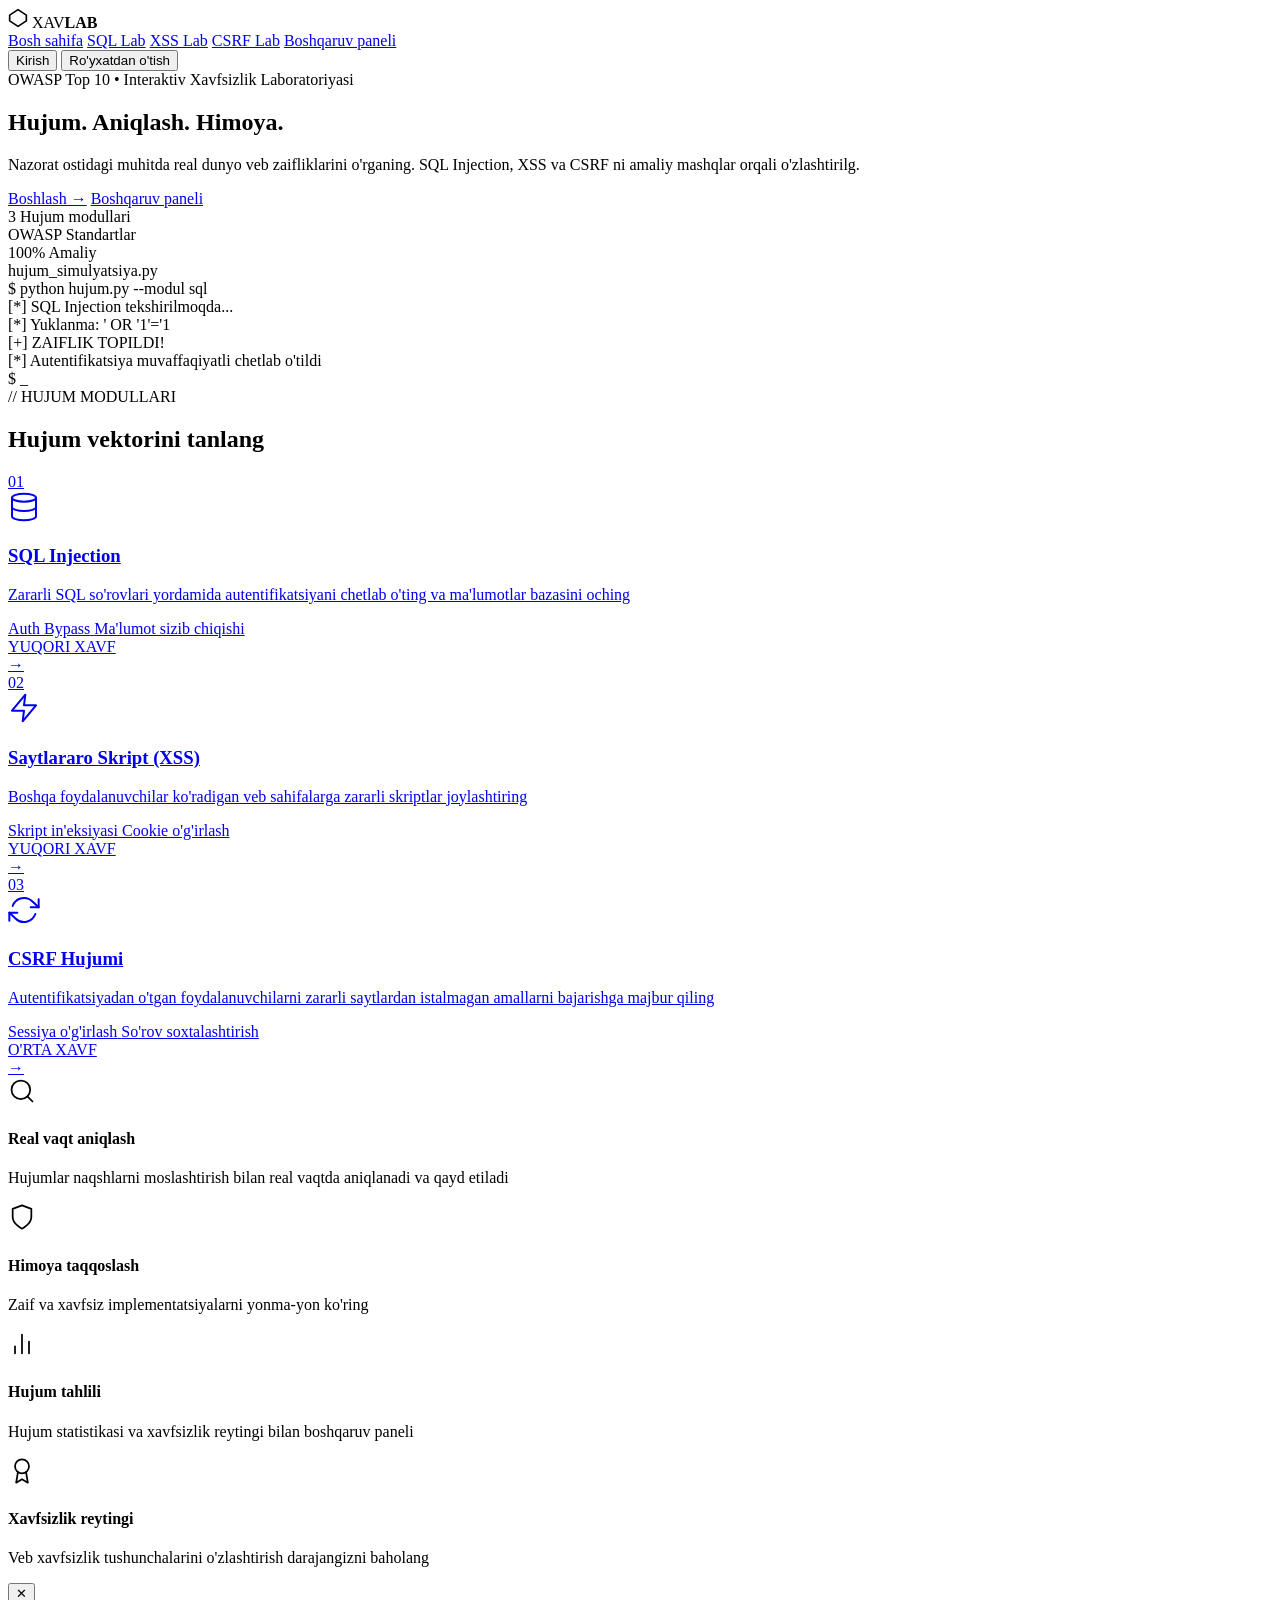
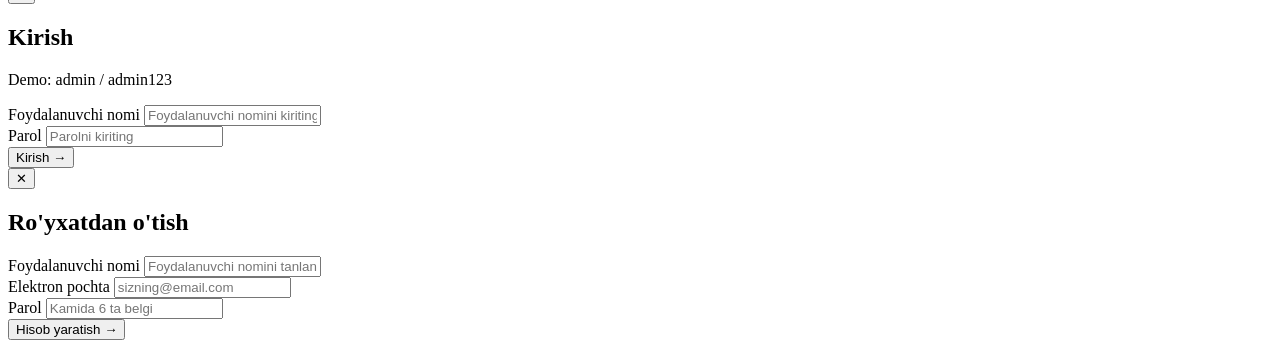
==== security_lab/templates/index.html @ 597c19b7 "first commit" ====
<!DOCTYPE html>
<html lang="uz">
<head>
  <meta charset="UTF-8">
  <meta name="viewport" content="width=device-width, initial-scale=1.0">
  <title>Veb Xavfsizlik Laboratoriyasi</title>
  <link rel="stylesheet" href="/static/css/main.css">
  <link rel="preconnect" href="https://fonts.googleapis.com">
  <link href="https://fonts.googleapis.com/css2?family=Space+Mono:wght@400;700&family=Syne:wght@400;600;800&display=swap" rel="stylesheet">
</head>
<body>
  <div class="scanline"></div>
  <nav class="navbar">
    <div class="nav-brand">
      <span class="brand-icon"><svg xmlns="http://www.w3.org/2000/svg" width="20" height="20" viewBox="0 0 24 24" fill="none" stroke="currentColor" stroke-width="2" stroke-linecap="round" stroke-linejoin="round"><polygon points="12 2 22 8.5 22 15.5 12 22 2 15.5 2 8.5"/></svg></span>
      <span>XAV<strong>LAB</strong></span>
    </div>
    <div class="nav-links">
      <a href="/" class="nav-link active">Bosh sahifa</a>
      <a href="/static/sql_lab.html" class="nav-link">SQL Lab</a>
      <a href="/static/xss_lab.html" class="nav-link">XSS Lab</a>
      <a href="/static/csrf_lab.html" class="nav-link">CSRF Lab</a>
      <a href="/static/dashboard.html" class="nav-link">Boshqaruv paneli</a>
    </div>
    <div class="nav-auth" id="navAuth">
      <button class="btn-ghost" onclick="openModal('loginModal')">Kirish</button>
      <button class="btn-primary" onclick="openModal('registerModal')">Ro'yxatdan o'tish</button>
    </div>
  </nav>

  <main>
    <section class="hero">
      <div class="hero-bg">
        <div class="grid-overlay"></div>
        <div class="glow-orb glow-1"></div>
        <div class="glow-orb glow-2"></div>
      </div>
      <div class="hero-content">
        <div class="hero-badge">
          <span class="badge-dot"></span>
          OWASP Top 10 • Interaktiv Xavfsizlik Laboratoriyasi
        </div>
        <h1 class="hero-title">
          <span class="line1">Hujum.</span>
          <span class="line2">Aniqlash.</span>
          <span class="line3">Himoya.</span>
        </h1>
        <p class="hero-desc">
          Nazorat ostidagi muhitda real dunyo veb zaifliklarini o'rganing.
          SQL Injection, XSS va CSRF ni amaliy mashqlar orqali o'zlashtirilg.
        </p>
        <div class="hero-actions">
          <a href="/static/sql_lab.html" class="btn-cta">Boshlash →</a>
          <a href="/static/dashboard.html" class="btn-outline">Boshqaruv paneli</a>
        </div>
        <div class="hero-stats">
          <div class="stat-item">
            <span class="stat-num">3</span>
            <span class="stat-label">Hujum modullari</span>
          </div>
          <div class="stat-divider"></div>
          <div class="stat-item">
            <span class="stat-num">OWASP</span>
            <span class="stat-label">Standartlar</span>
          </div>
          <div class="stat-divider"></div>
          <div class="stat-item">
            <span class="stat-num">100%</span>
            <span class="stat-label">Amaliy</span>
          </div>
        </div>
      </div>
      <div class="hero-visual">
        <div class="terminal-window">
          <div class="terminal-header">
            <span class="dot red"></span>
            <span class="dot yellow"></span>
            <span class="dot green"></span>
            <span class="terminal-title">hujum_simulyatsiya.py</span>
          </div>
          <div class="terminal-body" id="terminalBody">
            <div class="term-line"><span class="term-prompt">$</span> <span class="term-cmd">python hujum.py --modul sql</span></div>
            <div class="term-line term-output">[*] SQL Injection tekshirilmoqda...</div>
            <div class="term-line term-output">[*] Yuklanma: ' OR '1'='1</div>
            <div class="term-line term-success">[+] ZAIFLIK TOPILDI!</div>
            <div class="term-line term-output">[*] Autentifikatsiya muvaffaqiyatli chetlab o'tildi</div>
            <div class="term-line"><span class="term-prompt">$</span> <span class="term-cmd term-blink">_</span></div>
          </div>
        </div>
      </div>
    </section>

    <section class="modules-section">
      <div class="section-header">
        <span class="section-tag">// HUJUM MODULLARI</span>
        <h2>Hujum vektorini tanlang</h2>
      </div>
      <div class="modules-grid">
        <a href="/static/sql_lab.html" class="module-card card-sql">
          <div class="card-number">01</div>
          <div class="card-icon"><svg xmlns="http://www.w3.org/2000/svg" width="32" height="32" viewBox="0 0 24 24" fill="none" stroke="currentColor" stroke-width="1.5" stroke-linecap="round" stroke-linejoin="round"><ellipse cx="12" cy="5" rx="9" ry="3"/><path d="M3 5v14c0 1.66 4.03 3 9 3s9-1.34 9-3V5"/><path d="M3 12c0 1.66 4.03 3 9 3s9-1.34 9-3"/></svg></div>
          <h3>SQL Injection</h3>
          <p>Zararli SQL so'rovlari yordamida autentifikatsiyani chetlab o'ting va ma'lumotlar bazasini oching</p>
          <div class="card-tags">
            <span class="tag">Auth Bypass</span>
            <span class="tag">Ma'lumot sizib chiqishi</span>
          </div>
          <div class="card-severity high">YUQORI XAVF</div>
          <div class="card-arrow">→</div>
        </a>

        <a href="/static/xss_lab.html" class="module-card card-xss">
          <div class="card-number">02</div>
          <div class="card-icon"><svg xmlns="http://www.w3.org/2000/svg" width="32" height="32" viewBox="0 0 24 24" fill="none" stroke="currentColor" stroke-width="1.5" stroke-linecap="round" stroke-linejoin="round"><polygon points="13 2 3 14 12 14 11 22 21 10 12 10 13 2"/></svg></div>
          <h3>Saytlararo Skript (XSS)</h3>
          <p>Boshqa foydalanuvchilar ko'radigan veb sahifalarga zararli skriptlar joylashtiring</p>
          <div class="card-tags">
            <span class="tag">Skript in'eksiyasi</span>
            <span class="tag">Cookie o'g'irlash</span>
          </div>
          <div class="card-severity high">YUQORI XAVF</div>
          <div class="card-arrow">→</div>
        </a>

        <a href="/static/csrf_lab.html" class="module-card card-csrf">
          <div class="card-number">03</div>
          <div class="card-icon"><svg xmlns="http://www.w3.org/2000/svg" width="32" height="32" viewBox="0 0 24 24" fill="none" stroke="currentColor" stroke-width="1.5" stroke-linecap="round" stroke-linejoin="round"><polyline points="23 4 23 10 17 10"/><polyline points="1 20 1 14 7 14"/><path d="M3.51 9a9 9 0 0 1 14.85-3.36L23 10M1 14l4.64 4.36A9 9 0 0 0 20.49 15"/></svg></div>
          <h3>CSRF Hujumi</h3>
          <p>Autentifikatsiyadan o'tgan foydalanuvchilarni zararli saytlardan istalmagan amallarni bajarishga majbur qiling</p>
          <div class="card-tags">
            <span class="tag">Sessiya o'g'irlash</span>
            <span class="tag">So'rov soxtalashtirish</span>
          </div>
          <div class="card-severity medium">O'RTA XAVF</div>
          <div class="card-arrow">→</div>
        </a>
      </div>
    </section>

    <section class="features-section">
      <div class="features-grid">
        <div class="feature-item">
          <div class="feature-icon"><svg xmlns="http://www.w3.org/2000/svg" width="28" height="28" viewBox="0 0 24 24" fill="none" stroke="currentColor" stroke-width="1.5" stroke-linecap="round" stroke-linejoin="round"><circle cx="11" cy="11" r="8"/><line x1="21" y1="21" x2="16.65" y2="16.65"/></svg></div>
          <h4>Real vaqt aniqlash</h4>
          <p>Hujumlar naqshlarni moslashtirish bilan real vaqtda aniqlanadi va qayd etiladi</p>
        </div>
        <div class="feature-item">
          <div class="feature-icon"><svg xmlns="http://www.w3.org/2000/svg" width="28" height="28" viewBox="0 0 24 24" fill="none" stroke="currentColor" stroke-width="1.5" stroke-linecap="round" stroke-linejoin="round"><path d="M12 22s8-4 8-10V5l-8-3-8 3v7c0 6 8 10 8 10z"/></svg></div>
          <h4>Himoya taqqoslash</h4>
          <p>Zaif va xavfsiz implementatsiyalarni yonma-yon ko'ring</p>
        </div>
        <div class="feature-item">
          <div class="feature-icon"><svg xmlns="http://www.w3.org/2000/svg" width="28" height="28" viewBox="0 0 24 24" fill="none" stroke="currentColor" stroke-width="1.5" stroke-linecap="round" stroke-linejoin="round"><line x1="18" y1="20" x2="18" y2="10"/><line x1="12" y1="20" x2="12" y2="4"/><line x1="6" y1="20" x2="6" y2="14"/></svg></div>
          <h4>Hujum tahlili</h4>
          <p>Hujum statistikasi va xavfsizlik reytingi bilan boshqaruv paneli</p>
        </div>
        <div class="feature-item">
          <div class="feature-icon"><svg xmlns="http://www.w3.org/2000/svg" width="28" height="28" viewBox="0 0 24 24" fill="none" stroke="currentColor" stroke-width="1.5" stroke-linecap="round" stroke-linejoin="round"><circle cx="12" cy="8" r="6"/><path d="M15.477 12.89L17 22l-5-3-5 3 1.523-9.11"/></svg></div>
          <h4>Xavfsizlik reytingi</h4>
          <p>Veb xavfsizlik tushunchalarini o'zlashtirish darajangizni baholang</p>
        </div>
      </div>
    </section>
  </main>

  <!-- Kirish modali -->
  <div class="modal" id="loginModal">
    <div class="modal-overlay" onclick="closeModal('loginModal')"></div>
    <div class="modal-box">
      <button class="modal-close" onclick="closeModal('loginModal')">✕</button>
      <h2>Kirish</h2>
      <p class="modal-sub">Demo: admin / admin123</p>
      <div class="form-group">
        <label>Foydalanuvchi nomi</label>
        <input type="text" id="loginUser" placeholder="Foydalanuvchi nomini kiriting">
      </div>
      <div class="form-group">
        <label>Parol</label>
        <input type="password" id="loginPass" placeholder="Parolni kiriting">
      </div>
      <div id="loginMsg" class="msg-area"></div>
      <button class="btn-primary full" onclick="doLogin()">Kirish →</button>
    </div>
  </div>

  <!-- Ro'yxatdan o'tish modali -->
  <div class="modal" id="registerModal">
    <div class="modal-overlay" onclick="closeModal('registerModal')"></div>
    <div class="modal-box">
      <button class="modal-close" onclick="closeModal('registerModal')">✕</button>
      <h2>Ro'yxatdan o'tish</h2>
      <div class="form-group">
        <label>Foydalanuvchi nomi</label>
        <input type="text" id="regUser" placeholder="Foydalanuvchi nomini tanlang">
      </div>
      <div class="form-group">
        <label>Elektron pochta</label>
        <input type="email" id="regEmail" placeholder="sizning@email.com">
      </div>
      <div class="form-group">
        <label>Parol</label>
        <input type="password" id="regPass" placeholder="Kamida 6 ta belgi">
      </div>
      <div id="regMsg" class="msg-area"></div>
      <button class="btn-primary full" onclick="doRegister()">Hisob yaratish →</button>
    </div>
  </div>

  <script src="/static/js/main.js"></script>
</body>
</html>
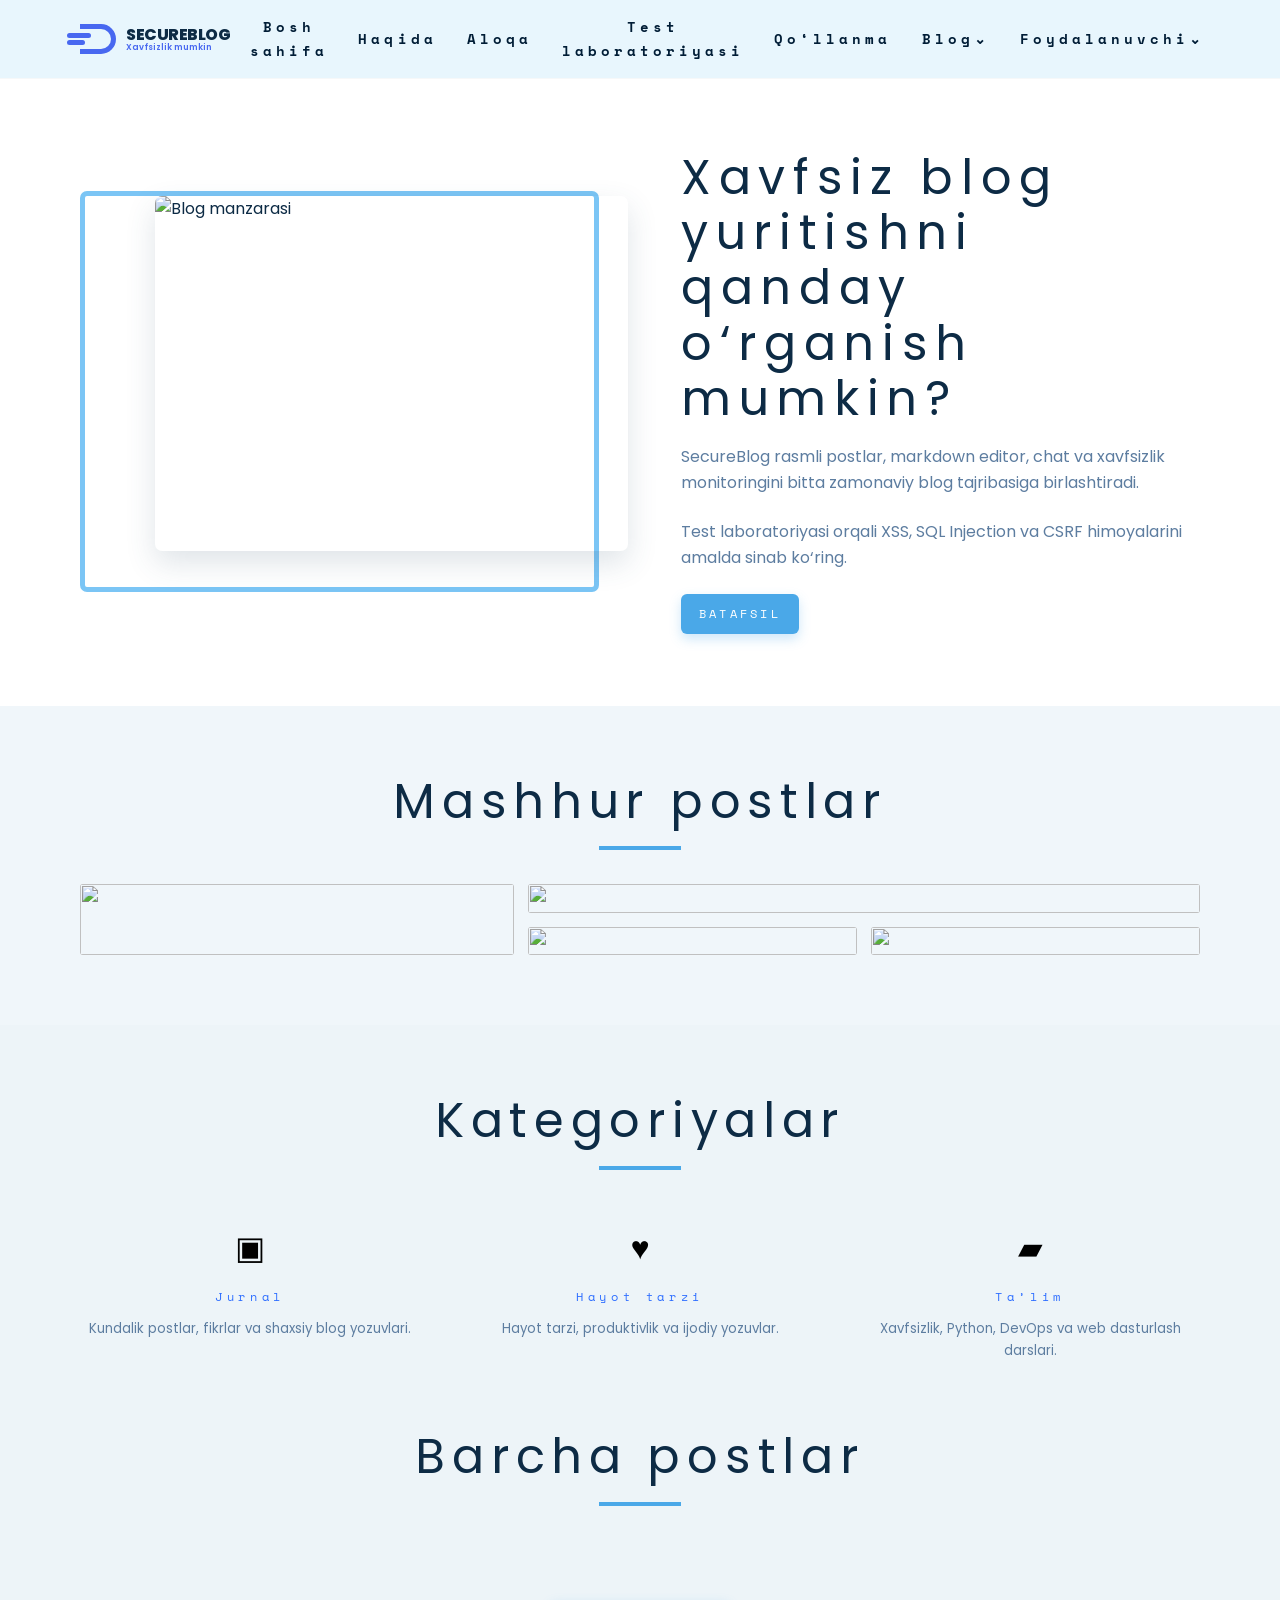
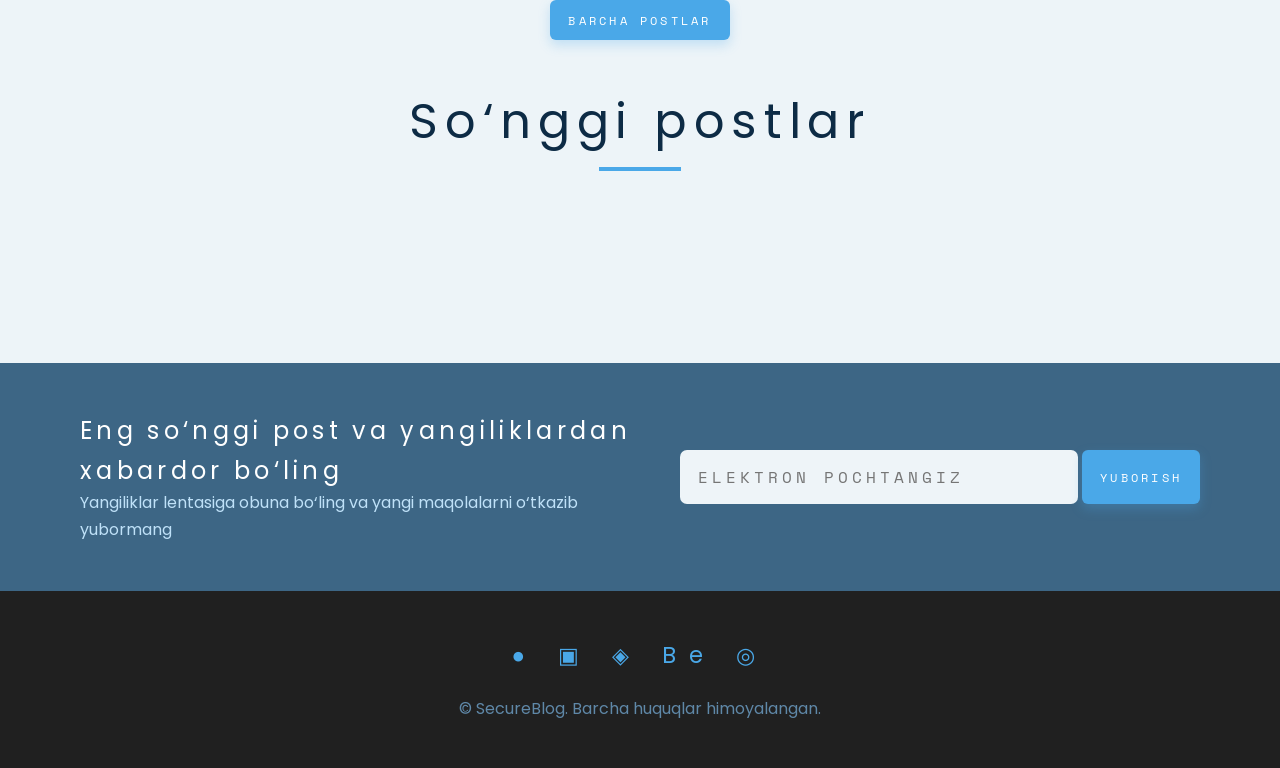
==== commit 79e35042: "firt" ====
--- a/security_lab/templates/index.html
+++ b/security_lab/templates/index.html
@@ -3,209 +3,1218 @@
 <head>
   <meta charset="UTF-8">
   <meta name="viewport" content="width=device-width, initial-scale=1.0">
-  <title>Veb Xavfsizlik Laboratoriyasi</title>
-  <link rel="stylesheet" href="/static/css/main.css">
+  <title>SecureBlog - Zamonaviy blog va xavfsizlik test laboratoriyasi</title>
   <link rel="preconnect" href="https://fonts.googleapis.com">
-  <link href="https://fonts.googleapis.com/css2?family=Space+Mono:wght@400;700&family=Syne:wght@400;600;800&display=swap" rel="stylesheet">
+  <link href="https://fonts.googleapis.com/css2?family=Poppins:wght@300;400;500;600;700&family=Space+Mono:wght@400;700&display=swap" rel="stylesheet">
+  <style>
+    :root {
+      --page: #edf4f8;
+      --paper: #ffffff;
+      --nav: #e8f6fd;
+      --ink: #0d2b45;
+      --muted: #5d7da0;
+      --blue: #4aa8e8;
+      --blue-dark: #3d6685;
+      --line: #dfeaf2;
+      --shadow: 0 12px 30px rgba(54, 87, 112, .16);
+      --radius: 7px;
+      --mono: "Space Mono", monospace;
+      --sans: "Poppins", sans-serif;
+    }
+
+    * { box-sizing: border-box; margin: 0; padding: 0; }
+    html { scroll-behavior: smooth; }
+    body {
+      min-height: 100vh;
+      background: var(--page);
+      color: var(--ink);
+      font-family: var(--sans);
+      line-height: 1.65;
+    }
+    button, input, textarea, select { font: inherit; }
+    button { cursor: pointer; }
+    .hidden { display: none !important; }
+    .wrap { width: min(1120px, calc(100% - 32px)); margin: 0 auto; }
+
+    /* NAV */
+    .topbar {
+      height: 78px;
+      background: var(--nav);
+      display: flex;
+      align-items: center;
+      position: sticky;
+      top: 0;
+      z-index: 100;
+      box-shadow: 0 1px 0 rgba(42, 76, 102, .04);
+    }
+    .nav-inner {
+      width: min(1120px, calc(100% - 32px));
+      margin: 0 auto;
+      display: flex;
+      align-items: center;
+      justify-content: space-between;
+      gap: 20px;
+    }
+    .brand {
+      display: flex;
+      align-items: center;
+      gap: 10px;
+      text-decoration: none;
+      color: var(--ink);
+      font-weight: 800;
+      line-height: 1;
+      letter-spacing: -.03em;
+    }
+    .brand-mark {
+      width: 36px;
+      height: 30px;
+      border: 5px solid #4868f0;
+      border-left: 0;
+      border-radius: 0 999px 999px 0;
+      position: relative;
+    }
+    .brand-mark::before, .brand-mark::after {
+      content: "";
+      position: absolute;
+      left: -13px;
+      height: 5px;
+      border-radius: 999px;
+      background: #4868f0;
+    }
+    .brand-mark::before { width: 24px; top: 4px; }
+    .brand-mark::after { width: 18px; bottom: 4px; }
+    .brand small { display: block; color: #4868f0; font-size: .52rem; font-weight: 600; letter-spacing: 0; }
+    .nav-menu {
+      display: flex;
+      align-items: center;
+      gap: 30px;
+    }
+    .nav-toggle {
+      display: none;
+      width: 42px;
+      height: 42px;
+      border: 0;
+      border-radius: 6px;
+      background: #fff;
+      color: var(--ink);
+      box-shadow: 0 8px 18px rgba(54, 87, 112, .12);
+      align-items: center;
+      justify-content: center;
+      gap: 4px;
+      flex-direction: column;
+      flex-shrink: 0;
+    }
+    .nav-toggle span {
+      width: 20px;
+      height: 2px;
+      background: currentColor;
+      border-radius: 999px;
+      transition: transform .2s, opacity .2s;
+    }
+    .topbar.menu-open .nav-toggle span:nth-child(1) { transform: translateY(6px) rotate(45deg); }
+    .topbar.menu-open .nav-toggle span:nth-child(2) { opacity: 0; }
+    .topbar.menu-open .nav-toggle span:nth-child(3) { transform: translateY(-6px) rotate(-45deg); }
+    .nav-menu button, .dropdown > button, .nav-doc {
+      border: 0;
+      background: transparent;
+      color: #001d36;
+      font-family: var(--mono);
+      font-size: .9rem;
+      font-weight: 700;
+      letter-spacing: .28em;
+      padding: 8px 0;
+      text-decoration: none;
+    }
+    .nav-menu button:hover, .dropdown > button:hover, .nav-doc:hover { color: var(--blue); }
+    .dropdown { position: relative; }
+    .dropdown-menu {
+      position: absolute;
+      top: 100%;
+      right: 0;
+      min-width: 180px;
+      padding: 10px;
+      display: none;
+      background: var(--paper);
+      border-radius: var(--radius);
+      box-shadow: var(--shadow);
+    }
+    .dropdown:hover .dropdown-menu { display: grid; }
+    .dropdown-menu button {
+      width: 100%;
+      border: 0;
+      background: transparent;
+      text-align: left;
+      padding: 10px 12px;
+      border-radius: 5px;
+      color: var(--ink);
+      font-size: .9rem;
+    }
+    .dropdown-menu button:hover { background: #eef6fb; color: var(--blue); }
+
+    /* COMMON */
+    .view { min-height: calc(100vh - 78px); }
+    .section-pad { padding: 70px 0; }
+    .section-title {
+      text-align: center;
+      margin-bottom: 52px;
+    }
+    .section-title h1, .section-title h2 {
+      font-size: clamp(2.6rem, 6vw, 4.3rem);
+      font-weight: 400;
+      letter-spacing: .14em;
+      line-height: 1.1;
+    }
+    .section-title h2 { font-size: clamp(2rem, 4vw, 3rem); }
+    .title-line {
+      width: 82px;
+      height: 4px;
+      background: var(--blue);
+      margin: 18px auto 0;
+    }
+    .btn-blue, .btn-outline, .btn-danger, .mini-btn {
+      min-height: 40px;
+      border-radius: 6px;
+      padding: 0 18px;
+      border: 0;
+      background: var(--blue);
+      color: #fff;
+      font-family: var(--mono);
+      letter-spacing: .28em;
+      font-size: .72rem;
+      text-transform: uppercase;
+      box-shadow: 0 5px 12px rgba(74, 168, 232, .28);
+    }
+    .btn-outline {
+      background: var(--paper);
+      color: var(--ink);
+      border: 2px solid var(--ink);
+      box-shadow: none;
+    }
+    .btn-danger { background: #ef6679; }
+    .mini-btn {
+      min-height: 30px;
+      padding: 0 12px;
+      letter-spacing: .14em;
+      font-size: .64rem;
+    }
+    input, textarea, select {
+      width: 100%;
+      border: 0;
+      outline: none;
+      border-radius: 7px;
+      background: #eef4f8;
+      color: var(--ink);
+      padding: 14px 18px;
+      font-family: var(--mono);
+      letter-spacing: .25em;
+      text-transform: uppercase;
+    }
+    textarea { min-height: 140px; resize: vertical; }
+
+    /* HOME */
+    .hero-home {
+      background: #fff;
+      padding: 72px 0;
+    }
+    .hero-grid {
+      display: grid;
+      grid-template-columns: 1fr 1fr;
+      gap: 82px;
+      align-items: center;
+    }
+    .hero-image {
+      border: 5px solid #7bc5f5;
+      padding: 36px 0 0 36px;
+      border-radius: 7px;
+    }
+    .hero-image img {
+      width: 100%;
+      aspect-ratio: 4 / 3;
+      object-fit: cover;
+      border-radius: 7px;
+      display: block;
+      transform: translate(34px, -36px);
+      box-shadow: var(--shadow);
+    }
+    .hero-copy h1 {
+      font-size: clamp(2.1rem, 4vw, 3rem);
+      line-height: 1.15;
+      font-weight: 400;
+      letter-spacing: .16em;
+      margin-bottom: 18px;
+    }
+    .hero-copy p { color: var(--muted); margin-bottom: 22px; font-size: 1rem; }
+    .home-band { background: #f0f6fa; padding: 70px 0; }
+    .popular-mosaic {
+      display: grid;
+      grid-template-columns: 1fr 1.55fr;
+      gap: 14px;
+      margin-top: -18px;
+    }
+    .popular-mosaic img { width: 100%; height: 100%; object-fit: cover; display: block; border-radius: 3px; }
+    .mosaic-right { display: grid; gap: 14px; }
+    .mosaic-bottom { display: grid; grid-template-columns: 1fr 1fr; gap: 14px; }
+    .categories-row {
+      display: grid;
+      grid-template-columns: repeat(3, 1fr);
+      gap: 50px;
+      text-align: center;
+      margin-top: 40px;
+    }
+    .cat-icon { font-size: 2rem; margin-bottom: 12px; color: #000; }
+    .categories-row h3 {
+      color: #2e6eff;
+      font-family: var(--mono);
+      letter-spacing: .4em;
+      font-size: .72rem;
+      font-weight: 400;
+      margin-bottom: 12px;
+    }
+    .categories-row p { color: var(--muted); font-size: .83rem; }
+
+    /* BLOG */
+    .blog-layout {
+      display: grid;
+      grid-template-columns: minmax(0, 1fr) 320px;
+      gap: 28px;
+      align-items: start;
+    }
+    .post-grid {
+      display: grid;
+      grid-template-columns: repeat(2, 1fr);
+      gap: 28px;
+    }
+    .post-card, .side-card, .detail-card, .comment-card, .auth-card, .admin-card {
+      background: var(--paper);
+      box-shadow: var(--shadow);
+      border-radius: 4px;
+    }
+    .post-card { overflow: hidden; cursor: pointer; transition: transform .2s; }
+    .post-card:hover { transform: translateY(-4px); }
+    .post-card img { width: 100%; aspect-ratio: 16/11; object-fit: cover; display: block; }
+    .post-body { padding: 22px 22px 18px; }
+    .post-row { display: flex; justify-content: space-between; gap: 14px; align-items: center; }
+    .post-title {
+      color: #2867ff;
+      font-family: var(--mono);
+      letter-spacing: .28em;
+      font-size: .86rem;
+      font-weight: 700;
+      margin-bottom: 12px;
+    }
+    .post-cat { color: #adc0d0; font-size: .82rem; }
+    .post-body p { color: var(--muted); font-size: .9rem; margin-bottom: 16px; }
+    .post-foot { display: flex; justify-content: space-between; align-items: center; color: var(--blue); font-size: .82rem; }
+    .post-date {
+      position: absolute;
+      right: 0;
+      bottom: 0;
+      background: #cbeeff;
+      color: var(--ink);
+      padding: 6px 10px;
+    }
+    .post-img-wrap { position: relative; }
+    .category-pills { display: flex; flex-wrap: wrap; gap: 9px; margin: 0 0 24px; }
+    .category-pills button {
+      border: 0;
+      border-radius: 999px;
+      padding: 8px 13px;
+      background: #fff;
+      color: var(--muted);
+      box-shadow: 0 5px 16px rgba(54, 87, 112, .09);
+    }
+    .category-pills button.active { background: var(--blue); color: #fff; }
+    .side-card { padding: 20px; margin-bottom: 28px; text-align: center; }
+    .side-card h3 {
+      font-weight: 400;
+      font-family: var(--mono);
+      letter-spacing: .32em;
+      font-size: .9rem;
+      margin-bottom: 14px;
+    }
+    .side-line { width: 72px; height: 3px; background: var(--blue); margin: 0 auto 18px; }
+    .sidebar-profile img {
+      width: 230px;
+      height: 230px;
+      border-radius: 50%;
+      object-fit: cover;
+      margin: 0 auto 8px;
+      display: block;
+      background: #000;
+    }
+    .sidebar-profile p { color: var(--muted); font-size: .88rem; margin: 12px 0; }
+    .search-box { display: flex; gap: 8px; }
+    .search-box input { min-width: 0; }
+    .mini-post { display: grid; grid-template-columns: 78px 1fr; gap: 12px; text-align: left; margin: 14px 0; }
+    .mini-post img { width: 78px; height: 52px; object-fit: cover; }
+    .mini-post b { display: block; font-size: .84rem; color: #000; }
+    .mini-post span { color: var(--muted); font-size: .72rem; }
+    .category-list { border: 1px solid var(--line); border-radius: 4px; overflow: hidden; text-align: left; }
+    .category-list button {
+      width: 100%;
+      border: 0;
+      background: #fff;
+      padding: 10px 12px;
+      display: flex;
+      justify-content: space-between;
+      color: #2867ff;
+    }
+    .category-list button + button { border-top: 1px solid var(--line); }
+    .count { background: #296cff; color: #fff; border-radius: 999px; padding: 0 7px; }
+    .all-post-btn { text-align: center; margin: 42px 0 56px; }
+    .recent-grid { display: grid; grid-template-columns: repeat(2, 1fr); gap: 28px; }
+
+    /* DETAIL */
+    .detail-layout {
+      display: grid;
+      grid-template-columns: minmax(0, 1fr) 320px;
+      gap: 28px;
+      align-items: start;
+    }
+    .detail-card { padding: 20px; }
+    .detail-card img { width: 100%; max-height: 430px; object-fit: cover; display: block; margin-bottom: 24px; }
+    .detail-card h1 {
+      font-size: clamp(2.3rem, 5vw, 4rem);
+      line-height: 1.06;
+      font-weight: 400;
+      letter-spacing: .08em;
+      margin: 14px 0;
+    }
+    .detail-card p, .markdown-content p { color: var(--muted); margin: 14px 0; }
+    .markdown-content pre { background: #eef4f8; padding: 14px; overflow: auto; color: var(--ink); }
+    .reaction-row { display: flex; gap: 10px; flex-wrap: wrap; margin-top: 20px; }
+    .comment-form { padding: 34px 40px; margin-top: 34px; }
+    .comment-form h2 { font-weight: 400; font-family: var(--mono); letter-spacing: .22em; margin-bottom: 20px; }
+    .comment-list { display: grid; gap: 26px; margin-top: 34px; }
+    .comment-card { padding: 26px 40px; color: var(--muted); }
+    .comment-card b { color: var(--ink); font-size: .86rem; }
+
+    /* ABOUT CONTACT USER */
+    .about-text { max-width: 980px; margin: 0 auto; color: var(--muted); font-size: 1rem; }
+    .about-text p + p { margin-top: 18px; }
+    .contact-grid {
+      display: grid;
+      grid-template-columns: .9fr 1.1fr;
+      gap: 70px;
+      align-items: start;
+    }
+    .contact-info { padding-top: 40px; }
+    .contact-info h3 {
+      color: var(--blue);
+      font-family: var(--mono);
+      letter-spacing: .32em;
+      font-size: .9rem;
+      font-weight: 400;
+      margin: 24px 0 8px;
+    }
+    .contact-info p { color: var(--muted); font-size: 1.05rem; }
+    .contact-card { padding: 28px 32px; }
+    .contact-card h2 { text-align: center; font-weight: 400; font-family: var(--mono); letter-spacing: .28em; margin-bottom: 24px; color: var(--muted); }
+    .contact-card input, .contact-card textarea { margin-bottom: 16px; }
+    .user-hero {
+      display: grid;
+      grid-template-columns: .95fr 1fr;
+      gap: 90px;
+      align-items: center;
+    }
+    .user-photo-frame {
+      border: 4px solid #8fd0fb;
+      border-radius: 6px;
+      padding: 34px 0 0 34px;
+    }
+    .user-photo-frame img {
+      width: 100%;
+      aspect-ratio: 4/5;
+      object-fit: cover;
+      border-radius: 6px;
+      transform: translate(34px, -34px);
+      box-shadow: var(--shadow);
+    }
+    .profile-grid { display: grid; grid-template-columns: repeat(2, 1fr); gap: 24px; }
+    .profile-actions { display: flex; gap: 10px; flex-wrap: wrap; margin-top: 14px; }
+    .profile-actions input { display: none; }
+
+    /* TEST LAB */
+    .lab-stats { display: grid; grid-template-columns: repeat(3, 1fr); gap: 18px; margin-bottom: 34px; }
+    .lab-stat { padding: 22px; background: #fff; box-shadow: var(--shadow); border-left: 4px solid var(--blue); }
+    .lab-stat span { color: var(--muted); }
+    .lab-stat b { display: block; font-size: 2rem; margin: 6px 0; }
+    .lab-grid { display: grid; gap: 22px; }
+    .lab-card { padding: 28px; background: #fff; box-shadow: var(--shadow); }
+    .lab-card h3 { font-weight: 500; letter-spacing: .06em; margin-bottom: 10px; }
+    .lab-card p { color: var(--muted); margin-bottom: 14px; }
+    .lab-card textarea { margin-bottom: 12px; font-family: var(--mono); text-transform: none; letter-spacing: 0; }
+    .toast { margin-top: 18px; padding: 14px 16px; background: #fff; box-shadow: var(--shadow); color: var(--ink); }
+    .toast.danger { border-left: 4px solid #ef6679; }
+    .toast.success { border-left: 4px solid #44c995; }
+
+    /* ADMIN */
+    .admin-layout { display: grid; grid-template-columns: 230px 1fr; gap: 26px; }
+    .admin-side { background: #fff; box-shadow: var(--shadow); padding: 18px; height: fit-content; }
+    .admin-side button { width: 100%; border: 0; background: #eef4f8; color: var(--ink); padding: 12px; margin-bottom: 8px; text-align: left; }
+    .admin-main { display: grid; gap: 20px; }
+    .stats-grid { display: grid; grid-template-columns: repeat(4, 1fr); gap: 14px; }
+    .stat-card { background: #fff; box-shadow: var(--shadow); padding: 18px; }
+    .stat-card span { color: var(--muted); display: block; }
+    .stat-card b { font-size: 2rem; }
+    .analytics-grid { display: grid; grid-template-columns: repeat(3, 1fr); gap: 16px; }
+    .chart-card { background: #fff; box-shadow: var(--shadow); padding: 18px; }
+    .bar-row { display: grid; grid-template-columns: 90px 1fr 30px; gap: 8px; align-items: center; color: var(--muted); font-size: .82rem; margin: 8px 0; }
+    .bar-track { height: 9px; background: #eef4f8; border-radius: 999px; overflow: hidden; }
+    .bar-fill { height: 100%; background: var(--blue); }
+    table { width: 100%; border-collapse: collapse; font-size: .85rem; }
+    table { min-width: 760px; }
+    th, td { padding: 10px; border-bottom: 1px solid var(--line); text-align: left; vertical-align: top; }
+    .table-wrap { overflow-x: auto; }
+    .user-row { display: flex; gap: 10px; justify-content: space-between; align-items: center; border-bottom: 1px solid var(--line); padding: 12px 0; flex-wrap: wrap; }
+    .badge { display: inline-flex; padding: 3px 9px; border-radius: 999px; background: #e6f5fd; color: var(--blue); font-size: .76rem; }
+    .badge.blocked { background: #ffe7eb; color: #dc4960; }
+
+    /* MODALS FOOTER */
+    .modal {
+      position: fixed;
+      inset: 0;
+      display: none;
+      align-items: center;
+      justify-content: center;
+      padding: 20px;
+      background: rgba(12, 38, 58, .26);
+      z-index: 300;
+    }
+    .modal.active { display: flex; }
+    .modal-box {
+      position: relative;
+      width: min(560px, 100%);
+      background: #fff;
+      box-shadow: var(--shadow);
+      border-radius: 8px;
+      padding: 30px;
+      display: grid;
+      gap: 14px;
+    }
+    .modal-box.wide { width: min(860px, 100%); }
+    .modal-close { position: absolute; right: 14px; top: 14px; border: 0; background: transparent; font-size: 1.2rem; }
+    .editor-grid { display: grid; grid-template-columns: 1fr 1fr; gap: 14px; }
+    .markdown-preview { min-height: 170px; background: #eef4f8; padding: 14px; overflow: auto; color: var(--muted); }
+    .upload-box { display: grid; gap: 5px; padding: 16px; border: 1px dashed var(--blue); color: var(--muted); cursor: pointer; }
+    .upload-box input { display: none; }
+    .upload-preview { width: 100%; max-height: 230px; object-fit: cover; }
+    .newsletter { background: var(--blue-dark); color: #fff; padding: 48px 0; margin-top: 70px; }
+    .newsletter-grid { display: grid; grid-template-columns: 1fr 520px; gap: 40px; align-items: center; }
+    .newsletter h2 { font-weight: 400; letter-spacing: .18em; }
+    .newsletter p { color: #bfe1f8; }
+    .newsletter form { display: flex; gap: 4px; }
+    .footer { background: #202020; color: #5f88a8; text-align: center; padding: 46px 0; }
+    .socials { color: var(--blue); font-size: 1.4rem; letter-spacing: .6em; margin-bottom: 22px; }
+
+    @media (max-width: 960px) {
+      .topbar { height: 72px; }
+      .nav-inner { position: relative; }
+      .nav-toggle { display: inline-flex; }
+      .nav-menu {
+        position: absolute;
+        left: 0;
+        right: 0;
+        top: calc(100% + 14px);
+        display: none;
+        padding: 16px;
+        background: var(--paper);
+        border-radius: 8px;
+        box-shadow: var(--shadow);
+        align-items: stretch;
+        gap: 8px;
+        flex-direction: column;
+        max-height: calc(100vh - 92px);
+        overflow-y: auto;
+      }
+      .topbar.menu-open .nav-menu { display: flex; }
+      .nav-menu button, .dropdown > button, .nav-doc {
+        width: 100%;
+        min-height: 44px;
+        padding: 10px 12px;
+        text-align: left;
+        letter-spacing: .14em;
+        display: flex;
+        align-items: center;
+      }
+      .dropdown-menu {
+        position: static;
+        display: grid;
+        min-width: 0;
+        padding: 6px 0 6px 16px;
+        box-shadow: none;
+        background: #f6fbff;
+        border-radius: 6px;
+      }
+      .hero-grid, .blog-layout, .detail-layout, .contact-grid, .user-hero, .admin-layout, .newsletter-grid { grid-template-columns: 1fr; }
+      .post-grid, .recent-grid, .profile-grid, .analytics-grid, .stats-grid { grid-template-columns: 1fr; }
+      .lab-stats, .categories-row { grid-template-columns: 1fr; }
+      .hero-image img, .user-photo-frame img { transform: none; }
+      .hero-image, .user-photo-frame { padding: 14px; }
+      .hero-grid { gap: 34px; }
+      .blog-layout aside, .detail-layout aside { order: -1; }
+      .sidebar-profile img { width: min(220px, 70vw); height: min(220px, 70vw); }
+      .newsletter-grid { gap: 22px; }
+      .admin-side { display: grid; grid-template-columns: repeat(2, minmax(0, 1fr)); gap: 8px; }
+      .admin-side button { margin-bottom: 0; text-align: center; }
+    }
+    @media (max-width: 640px) {
+      .wrap { width: min(100% - 22px, 1120px); }
+      .section-pad { padding: 44px 0; }
+      .nav-menu { gap: 14px; }
+      .nav-menu button, .dropdown > button, .nav-doc { letter-spacing: .12em; }
+      .popular-mosaic, .mosaic-bottom, .editor-grid { grid-template-columns: 1fr; }
+      .newsletter form { flex-direction: column; }
+      .section-title { margin-bottom: 34px; }
+      .section-title h1, .section-title h2 { letter-spacing: .06em; }
+      .hero-home { padding: 42px 0; }
+      .home-band { padding: 46px 0; }
+      .hero-copy h1 { letter-spacing: .06em; }
+      .post-row, .post-foot, .search-box, .reaction-row, .user-row { align-items: stretch; flex-direction: column; }
+      .post-body, .detail-card, .comment-card, .comment-form, .lab-card, .contact-card { padding: 20px; }
+      .post-title, .side-card h3, .comment-form h2, input, textarea, select, .btn-blue, .btn-outline, .btn-danger, .mini-btn {
+        letter-spacing: .12em;
+      }
+      .btn-blue, .btn-outline, .btn-danger, .mini-btn { width: 100%; justify-content: center; }
+      .category-pills { display: grid; grid-template-columns: repeat(2, minmax(0, 1fr)); }
+      .category-pills button { min-height: 40px; }
+      .admin-side { grid-template-columns: 1fr; }
+      .modal { align-items: flex-start; overflow-y: auto; }
+      .modal-box { padding: 24px 18px; margin-top: 18px; }
+      .socials { letter-spacing: .25em; }
+    }
+    @media (max-width: 380px) {
+      .brand span:last-child { font-size: .9rem; }
+      .brand small { font-size: .46rem; }
+      .brand-mark { width: 30px; height: 26px; border-width: 4px; }
+      .section-title h1 { font-size: 2.15rem; }
+      .section-title h2 { font-size: 1.75rem; }
+      .category-pills { grid-template-columns: 1fr; }
+    }
+  </style>
 </head>
 <body>
-  <div class="scanline"></div>
-  <nav class="navbar">
-    <div class="nav-brand">
-      <span class="brand-icon"><svg xmlns="http://www.w3.org/2000/svg" width="20" height="20" viewBox="0 0 24 24" fill="none" stroke="currentColor" stroke-width="2" stroke-linecap="round" stroke-linejoin="round"><polygon points="12 2 22 8.5 22 15.5 12 22 2 15.5 2 8.5"/></svg></span>
-      <span>XAV<strong>LAB</strong></span>
-    </div>
-    <div class="nav-links">
-      <a href="/" class="nav-link active">Bosh sahifa</a>
-      <a href="/static/sql_lab.html" class="nav-link">SQL Lab</a>
-      <a href="/static/xss_lab.html" class="nav-link">XSS Lab</a>
-      <a href="/static/csrf_lab.html" class="nav-link">CSRF Lab</a>
-      <a href="/static/dashboard.html" class="nav-link">Boshqaruv paneli</a>
-    </div>
-    <div class="nav-auth" id="navAuth">
-      <button class="btn-ghost" onclick="openModal('loginModal')">Kirish</button>
-      <button class="btn-primary" onclick="openModal('registerModal')">Ro'yxatdan o'tish</button>
+  <nav class="topbar">
+    <div class="nav-inner">
+      <a class="brand" href="/" onclick="event.preventDefault(); routeTo('home')">
+        <span class="brand-mark"></span>
+        <span>SECUREBLOG<small>Xavfsizlik mumkin</small></span>
+      </a>
+      <button class="nav-toggle" type="button" aria-label="Menyuni ochish" onclick="toggleMenu()"><span></span><span></span><span></span></button>
+      <div class="nav-menu">
+        <button onclick="routeTo('home')">Bosh sahifa</button>
+        <button onclick="routeTo('about')">Haqida</button>
+        <button onclick="routeTo('contact')">Aloqa</button>
+        <button onclick="routeTo('lab')">Test laboratoriyasi</button>
+        <a class="nav-doc" href="/static/docs/SecureBlog_foydalanish_qollanma.docx" download>Qo‘llanma</a>
+        <div class="dropdown">
+          <button>Blog⌄</button>
+          <div class="dropdown-menu">
+            <button onclick="routeTo('blog')">Barcha postlar</button>
+            <button onclick="setCategory('Security')">Xavfsizlik</button>
+            <button onclick="setCategory('Tutorial')">Darslik</button>
+            <button class="auth-only" onclick="setDrafts()">Qoralamalar</button>
+          </div>
+        </div>
+        <div class="dropdown">
+          <button>Foydalanuvchi⌄</button>
+          <div class="dropdown-menu">
+            <button class="guest-only" onclick="openModal('loginModal')">Kirish</button>
+            <button class="guest-only" onclick="openModal('registerModal')">Ro‘yxatdan o‘tish</button>
+            <button class="auth-only" onclick="routeTo('profile')">Profil</button>
+            <button class="auth-only" onclick="routeTo('chat')">Chat</button>
+            <button class="admin-only" onclick="routeTo('admin')">Admin</button>
+            <button class="auth-only" onclick="logout()">Chiqish</button>
+          </div>
+        </div>
+      </div>
     </div>
   </nav>
 
   <main>
-    <section class="hero">
-      <div class="hero-bg">
-        <div class="grid-overlay"></div>
-        <div class="glow-orb glow-1"></div>
-        <div class="glow-orb glow-2"></div>
+    <section id="homeView" class="view">
+      <div class="hero-home">
+        <div class="wrap hero-grid">
+          <div class="hero-image">
+            <img src="https://images.unsplash.com/photo-1500530855697-b586d89ba3ee?auto=format&fit=crop&w=1100&q=80" alt="Blog manzarasi">
+          </div>
+          <div class="hero-copy">
+            <h1>Xavfsiz blog yuritishni qanday o‘rganish mumkin?</h1>
+            <p>SecureBlog rasmli postlar, markdown editor, chat va xavfsizlik monitoringini bitta zamonaviy blog tajribasiga birlashtiradi.</p>
+            <p>Test laboratoriyasi orqali XSS, SQL Injection va CSRF himoyalarini amalda sinab ko‘ring.</p>
+            <button class="btn-blue" onclick="routeTo('blog')">Batafsil</button>
+          </div>
+        </div>
       </div>
-      <div class="hero-content">
-        <div class="hero-badge">
-          <span class="badge-dot"></span>
-          OWASP Top 10 • Interaktiv Xavfsizlik Laboratoriyasi
-        </div>
-        <h1 class="hero-title">
-          <span class="line1">Hujum.</span>
-          <span class="line2">Aniqlash.</span>
-          <span class="line3">Himoya.</span>
-        </h1>
-        <p class="hero-desc">
-          Nazorat ostidagi muhitda real dunyo veb zaifliklarini o'rganing.
-          SQL Injection, XSS va CSRF ni amaliy mashqlar orqali o'zlashtirilg.
-        </p>
-        <div class="hero-actions">
-          <a href="/static/sql_lab.html" class="btn-cta">Boshlash →</a>
-          <a href="/static/dashboard.html" class="btn-outline">Boshqaruv paneli</a>
-        </div>
-        <div class="hero-stats">
-          <div class="stat-item">
-            <span class="stat-num">3</span>
-            <span class="stat-label">Hujum modullari</span>
+
+      <div class="home-band">
+        <div class="wrap">
+          <div class="section-title"><h2>Mashhur postlar</h2><div class="title-line"></div></div>
+          <div class="popular-mosaic">
+            <img src="https://images.unsplash.com/photo-1500534314209-a25ddb2bd429?auto=format&fit=crop&w=900&q=80" alt="">
+            <div class="mosaic-right">
+              <img src="https://images.unsplash.com/photo-1464822759023-fed622ff2c3b?auto=format&fit=crop&w=900&q=80" alt="">
+              <div class="mosaic-bottom">
+                <img src="https://images.unsplash.com/photo-1500534314209-a25ddb2bd429?auto=format&fit=crop&w=700&q=80" alt="">
+                <img src="https://images.unsplash.com/photo-1506905925346-21bda4d32df4?auto=format&fit=crop&w=700&q=80" alt="">
+              </div>
+            </div>
           </div>
-          <div class="stat-divider"></div>
-          <div class="stat-item">
-            <span class="stat-num">OWASP</span>
-            <span class="stat-label">Standartlar</span>
+        </div>
+      </div>
+
+      <section class="section-pad">
+        <div class="wrap">
+          <div class="section-title"><h2>Kategoriyalar</h2><div class="title-line"></div></div>
+          <div class="categories-row">
+            <article><div class="cat-icon">▣</div><h3>Jurnal</h3><p>Kundalik postlar, fikrlar va shaxsiy blog yozuvlari.</p></article>
+            <article><div class="cat-icon">♥</div><h3>Hayot tarzi</h3><p>Hayot tarzi, produktivlik va ijodiy yozuvlar.</p></article>
+            <article><div class="cat-icon">▰</div><h3>Ta’lim</h3><p>Xavfsizlik, Python, DevOps va web dasturlash darslari.</p></article>
           </div>
-          <div class="stat-divider"></div>
-          <div class="stat-item">
-            <span class="stat-num">100%</span>
-            <span class="stat-label">Amaliy</span>
-          </div>
-        </div>
-      </div>
-      <div class="hero-visual">
-        <div class="terminal-window">
-          <div class="terminal-header">
-            <span class="dot red"></span>
-            <span class="dot yellow"></span>
-            <span class="dot green"></span>
-            <span class="terminal-title">hujum_simulyatsiya.py</span>
-          </div>
-          <div class="terminal-body" id="terminalBody">
-            <div class="term-line"><span class="term-prompt">$</span> <span class="term-cmd">python hujum.py --modul sql</span></div>
-            <div class="term-line term-output">[*] SQL Injection tekshirilmoqda...</div>
-            <div class="term-line term-output">[*] Yuklanma: ' OR '1'='1</div>
-            <div class="term-line term-success">[+] ZAIFLIK TOPILDI!</div>
-            <div class="term-line term-output">[*] Autentifikatsiya muvaffaqiyatli chetlab o'tildi</div>
-            <div class="term-line"><span class="term-prompt">$</span> <span class="term-cmd term-blink">_</span></div>
-          </div>
+        </div>
+      </section>
+
+      <section class="section-pad" style="padding-top:0">
+        <div class="wrap">
+          <div class="section-title"><h2>Barcha postlar</h2><div class="title-line"></div></div>
+          <div id="homePostGrid" class="post-grid"></div>
+          <div class="all-post-btn"><button class="btn-blue" onclick="routeTo('blog')">Barcha postlar</button></div>
+          <div class="section-title"><h2>So‘nggi postlar</h2><div class="title-line"></div></div>
+          <div id="recentPostGrid" class="recent-grid"></div>
+        </div>
+      </section>
+    </section>
+
+    <section id="aboutView" class="view hidden section-pad" style="background:#fff">
+      <div class="wrap">
+        <div class="section-title"><h1>Men haqimda</h1><div class="title-line"></div></div>
+        <div class="about-text">
+          <p>Salom, men xavfsiz web ilovalar yaratishga qiziqadigan dasturchiman. Chiroyli UI, ishonchli autentifikatsiya, CSRF himoyasi, tayyorlangan SQL so‘rovlar va XSSdan himoyalangan render bilan produkt darajasidagi blog platformalar qurishni yaxshi ko‘raman.</p>
+          <p>Bu loyiha blog, chat, rasm yuklash, admin monitoring, avtomatik bloklash va xavfsizlik test laboratoriyasi qismlarini bitta to‘liq web saytga jamlaydi.</p>
         </div>
       </div>
     </section>
 
-    <section class="modules-section">
-      <div class="section-header">
-        <span class="section-tag">// HUJUM MODULLARI</span>
-        <h2>Hujum vektorini tanlang</h2>
-      </div>
-      <div class="modules-grid">
-        <a href="/static/sql_lab.html" class="module-card card-sql">
-          <div class="card-number">01</div>
-          <div class="card-icon"><svg xmlns="http://www.w3.org/2000/svg" width="32" height="32" viewBox="0 0 24 24" fill="none" stroke="currentColor" stroke-width="1.5" stroke-linecap="round" stroke-linejoin="round"><ellipse cx="12" cy="5" rx="9" ry="3"/><path d="M3 5v14c0 1.66 4.03 3 9 3s9-1.34 9-3V5"/><path d="M3 12c0 1.66 4.03 3 9 3s9-1.34 9-3"/></svg></div>
-          <h3>SQL Injection</h3>
-          <p>Zararli SQL so'rovlari yordamida autentifikatsiyani chetlab o'ting va ma'lumotlar bazasini oching</p>
-          <div class="card-tags">
-            <span class="tag">Auth Bypass</span>
-            <span class="tag">Ma'lumot sizib chiqishi</span>
+    <section id="contactView" class="view hidden section-pad" style="background:#fff">
+      <div class="wrap">
+        <div class="section-title"><h1>Aloqa</h1><div class="title-line"></div></div>
+        <div class="contact-grid">
+          <div class="contact-info">
+            <h3>▸ Manzil</h3><p>Toshkent, O‘zbekiston</p>
+            <h3>✉ Elektron pochta</h3><p>secureblog@example.com</p>
+            <h3>☏ Telefon</h3><p>+998 90 000 00 00</p>
           </div>
-          <div class="card-severity high">YUQORI XAVF</div>
-          <div class="card-arrow">→</div>
-        </a>
-
-        <a href="/static/xss_lab.html" class="module-card card-xss">
-          <div class="card-number">02</div>
-          <div class="card-icon"><svg xmlns="http://www.w3.org/2000/svg" width="32" height="32" viewBox="0 0 24 24" fill="none" stroke="currentColor" stroke-width="1.5" stroke-linecap="round" stroke-linejoin="round"><polygon points="13 2 3 14 12 14 11 22 21 10 12 10 13 2"/></svg></div>
-          <h3>Saytlararo Skript (XSS)</h3>
-          <p>Boshqa foydalanuvchilar ko'radigan veb sahifalarga zararli skriptlar joylashtiring</p>
-          <div class="card-tags">
-            <span class="tag">Skript in'eksiyasi</span>
-            <span class="tag">Cookie o'g'irlash</span>
-          </div>
-          <div class="card-severity high">YUQORI XAVF</div>
-          <div class="card-arrow">→</div>
-        </a>
-
-        <a href="/static/csrf_lab.html" class="module-card card-csrf">
-          <div class="card-number">03</div>
-          <div class="card-icon"><svg xmlns="http://www.w3.org/2000/svg" width="32" height="32" viewBox="0 0 24 24" fill="none" stroke="currentColor" stroke-width="1.5" stroke-linecap="round" stroke-linejoin="round"><polyline points="23 4 23 10 17 10"/><polyline points="1 20 1 14 7 14"/><path d="M3.51 9a9 9 0 0 1 14.85-3.36L23 10M1 14l4.64 4.36A9 9 0 0 0 20.49 15"/></svg></div>
-          <h3>CSRF Hujumi</h3>
-          <p>Autentifikatsiyadan o'tgan foydalanuvchilarni zararli saytlardan istalmagan amallarni bajarishga majbur qiling</p>
-          <div class="card-tags">
-            <span class="tag">Sessiya o'g'irlash</span>
-            <span class="tag">So'rov soxtalashtirish</span>
-          </div>
-          <div class="card-severity medium">O'RTA XAVF</div>
-          <div class="card-arrow">→</div>
-        </a>
+          <form class="contact-card auth-card" onsubmit="event.preventDefault(); alert('Xabaringiz qabul qilindi');">
+            <h2>Biz bilan bog‘laning</h2>
+            <input placeholder="Ism">
+            <input placeholder="Elektron pochta">
+            <textarea placeholder="Xabar"></textarea>
+            <button class="btn-blue">Yuborish</button>
+          </form>
+        </div>
       </div>
     </section>
 
-    <section class="features-section">
-      <div class="features-grid">
-        <div class="feature-item">
-          <div class="feature-icon"><svg xmlns="http://www.w3.org/2000/svg" width="28" height="28" viewBox="0 0 24 24" fill="none" stroke="currentColor" stroke-width="1.5" stroke-linecap="round" stroke-linejoin="round"><circle cx="11" cy="11" r="8"/><line x1="21" y1="21" x2="16.65" y2="16.65"/></svg></div>
-          <h4>Real vaqt aniqlash</h4>
-          <p>Hujumlar naqshlarni moslashtirish bilan real vaqtda aniqlanadi va qayd etiladi</p>
-        </div>
-        <div class="feature-item">
-          <div class="feature-icon"><svg xmlns="http://www.w3.org/2000/svg" width="28" height="28" viewBox="0 0 24 24" fill="none" stroke="currentColor" stroke-width="1.5" stroke-linecap="round" stroke-linejoin="round"><path d="M12 22s8-4 8-10V5l-8-3-8 3v7c0 6 8 10 8 10z"/></svg></div>
-          <h4>Himoya taqqoslash</h4>
-          <p>Zaif va xavfsiz implementatsiyalarni yonma-yon ko'ring</p>
-        </div>
-        <div class="feature-item">
-          <div class="feature-icon"><svg xmlns="http://www.w3.org/2000/svg" width="28" height="28" viewBox="0 0 24 24" fill="none" stroke="currentColor" stroke-width="1.5" stroke-linecap="round" stroke-linejoin="round"><line x1="18" y1="20" x2="18" y2="10"/><line x1="12" y1="20" x2="12" y2="4"/><line x1="6" y1="20" x2="6" y2="14"/></svg></div>
-          <h4>Hujum tahlili</h4>
-          <p>Hujum statistikasi va xavfsizlik reytingi bilan boshqaruv paneli</p>
-        </div>
-        <div class="feature-item">
-          <div class="feature-icon"><svg xmlns="http://www.w3.org/2000/svg" width="28" height="28" viewBox="0 0 24 24" fill="none" stroke="currentColor" stroke-width="1.5" stroke-linecap="round" stroke-linejoin="round"><circle cx="12" cy="8" r="6"/><path d="M15.477 12.89L17 22l-5-3-5 3 1.523-9.11"/></svg></div>
-          <h4>Xavfsizlik reytingi</h4>
-          <p>Veb xavfsizlik tushunchalarini o'zlashtirish darajangizni baholang</p>
+    <section id="blogView" class="view hidden section-pad">
+      <div class="wrap">
+        <div class="section-title"><h1>Barcha postlar</h1><div class="title-line"></div></div>
+        <div class="blog-layout">
+          <div>
+            <div class="category-pills" id="categoryPills">
+              <button class="active" onclick="setCategory('', this)">Barchasi</button>
+              <button onclick="setCategory('Security', this)">Xavfsizlik</button>
+              <button onclick="setCategory('Product', this)">Mahsulot</button>
+              <button onclick="setCategory('Tutorial', this)">Darslik</button>
+              <button onclick="setCategory('DevOps', this)">DevOps</button>
+              <button class="auth-only" onclick="setDrafts(this)">Qoralamalar</button>
+            </div>
+            <div id="postGrid" class="post-grid"></div>
+            <div class="all-post-btn"><button class="btn-blue auth-only" onclick="openModal('postModal')">Yangi post</button></div>
+          </div>
+          <aside id="blogSidebar"></aside>
+        </div>
+      </div>
+    </section>
+
+    <section id="detailView" class="view hidden section-pad">
+      <div class="wrap detail-layout">
+        <div>
+          <button class="btn-outline" onclick="routeTo('blog')">Orqaga</button>
+          <article id="postDetail" class="detail-card"></article>
+          <section class="comment-form comment-card">
+            <h2>Izoh yozing!</h2>
+            <div class="comment-composer auth-only">
+              <textarea id="commentInput" placeholder="Izoh matni"></textarea>
+              <button class="btn-blue" onclick="addComment()">Izoh yuborish</button>
+            </div>
+            <p class="guest-only">Izoh yozish uchun tizimga kiring.</p>
+          </section>
+          <div id="commentList" class="comment-list"></div>
+        </div>
+        <aside id="detailSidebar"></aside>
+      </div>
+    </section>
+
+    <section id="labView" class="view hidden section-pad">
+      <div class="wrap">
+        <div class="section-title"><h1>Xavfsizlik test laboratoriyasi</h1><div class="title-line"></div></div>
+        <div class="lab-stats">
+          <div class="lab-stat"><span>Sessiya holati</span><b id="sessionStatus">Mehmon</b><small>CSRF himoyasi faol</small></div>
+          <div class="lab-stat"><span>Global xavf bali</span><b>92.4</b><small>Himoyalangan rejim</small></div>
+          <div class="lab-stat"><span>Aniqlangan loglar</span><b id="heroAttackCount">0</b><small>Avto-bloklash faol</small></div>
+        </div>
+        <div class="lab-grid">
+          <article class="lab-card"><h3>XSS testi</h3><p>Script payload yuborilganda tizim bloklaydi va logga yozadi.</p><textarea id="xssPayload">&lt;script&gt;alert('XSS')&lt;/script&gt;</textarea><button class="btn-blue" onclick="runSecurityTest('XSS','xssPayload')">Testni boshlash</button></article>
+          <article class="lab-card"><h3>SQL Injection testi</h3><p>Login yoki qidiruv payloadi aniqlanadi va so‘rov bajarilmaydi.</p><textarea id="sqlPayload">' OR '1'='1</textarea><button class="btn-blue" onclick="runSecurityTest('SQL Injection','sqlPayload')">Testni boshlash</button></article>
+          <article class="lab-card"><h3>CSRF testi</h3><p>Noto‘g‘ri token bilan yuborilgan so‘rov rad etiladi.</p><textarea id="csrfPayload">invalid-csrf-token</textarea><button class="btn-danger" onclick="runCsrfTest()">Testni boshlash</button></article>
+        </div>
+        <div id="labResult" class="toast hidden"></div>
+      </div>
+    </section>
+
+    <section id="chatView" class="view hidden section-pad">
+      <div class="wrap">
+        <div class="section-title"><h1>Chat</h1><div class="title-line"></div></div>
+        <div class="auth-card" style="padding:24px">
+          <div id="chatMessages" style="height:420px;overflow:auto;display:grid;gap:12px;margin-bottom:16px"></div>
+          <div class="auth-only" style="display:flex;gap:10px"><input id="chatInput" placeholder="Xabar" onkeydown="if(event.key==='Enter') sendChat()"><button class="btn-blue" onclick="sendChat()">Yuborish</button></div>
+          <p class="guest-only">Chat uchun tizimga kiring. Demo: <b>user / user123</b></p>
+        </div>
+      </div>
+    </section>
+
+    <section id="profileView" class="view hidden section-pad" style="background:#fff">
+      <div class="wrap">
+        <div id="profileContent"></div>
+      </div>
+    </section>
+
+    <section id="adminView" class="view hidden section-pad">
+      <div class="wrap admin-layout">
+        <aside class="admin-side">
+          <button onclick="adminTab('dashboard')">Boshqaruv paneli</button>
+          <button onclick="adminTab('logs')">Hujum loglari</button>
+          <button onclick="adminTab('blocked')">Bloklanganlar</button>
+          <button onclick="adminTab('users')">Foydalanuvchilar</button>
+        </aside>
+        <div class="admin-main">
+          <div id="adminDashboard"></div>
+          <div id="adminLogs" class="hidden"></div>
+          <div id="adminBlocked" class="hidden"></div>
+          <div id="adminUsers" class="hidden"></div>
         </div>
       </div>
     </section>
   </main>
 
-  <!-- Kirish modali -->
+  <section class="newsletter">
+    <div class="wrap newsletter-grid">
+      <div><h2>Eng so‘nggi post va yangiliklardan xabardor bo‘ling</h2><p>Yangiliklar lentasiga obuna bo‘ling va yangi maqolalarni o‘tkazib yubormang</p></div>
+      <form onsubmit="event.preventDefault(); alert('Obuna qabul qilindi')"><input placeholder="Elektron pochtangiz"><button class="btn-blue">Yuborish</button></form>
+    </div>
+  </section>
+  <footer class="footer">
+    <div class="socials">● ▣ ◈ Be ◎</div>
+    <p>© SecureBlog. Barcha huquqlar himoyalangan.</p>
+  </footer>
+
   <div class="modal" id="loginModal">
-    <div class="modal-overlay" onclick="closeModal('loginModal')"></div>
     <div class="modal-box">
-      <button class="modal-close" onclick="closeModal('loginModal')">✕</button>
-      <h2>Kirish</h2>
-      <p class="modal-sub">Demo: admin / admin123</p>
-      <div class="form-group">
-        <label>Foydalanuvchi nomi</label>
-        <input type="text" id="loginUser" placeholder="Foydalanuvchi nomini kiriting">
-      </div>
-      <div class="form-group">
-        <label>Parol</label>
-        <input type="password" id="loginPass" placeholder="Parolni kiriting">
-      </div>
-      <div id="loginMsg" class="msg-area"></div>
-      <button class="btn-primary full" onclick="doLogin()">Kirish →</button>
+      <button class="modal-close" onclick="closeModal('loginModal')">×</button>
+      <h2 style="text-align:center;font-weight:400;letter-spacing:.22em">Kirish</h2>
+      <p style="text-align:center;color:var(--muted)">Demo: <b>user / user123</b> yoki <b>admin / admin123</b></p>
+      <input id="loginUser" placeholder="Foydalanuvchi nomi">
+      <input id="loginPass" placeholder="Parol" type="password">
+      <div id="loginMsg" class="toast hidden"></div>
+      <button class="btn-blue" onclick="login()">Kirish</button>
     </div>
   </div>
 
-  <!-- Ro'yxatdan o'tish modali -->
   <div class="modal" id="registerModal">
-    <div class="modal-overlay" onclick="closeModal('registerModal')"></div>
     <div class="modal-box">
-      <button class="modal-close" onclick="closeModal('registerModal')">✕</button>
-      <h2>Ro'yxatdan o'tish</h2>
-      <div class="form-group">
-        <label>Foydalanuvchi nomi</label>
-        <input type="text" id="regUser" placeholder="Foydalanuvchi nomini tanlang">
-      </div>
-      <div class="form-group">
-        <label>Elektron pochta</label>
-        <input type="email" id="regEmail" placeholder="sizning@email.com">
-      </div>
-      <div class="form-group">
-        <label>Parol</label>
-        <input type="password" id="regPass" placeholder="Kamida 6 ta belgi">
-      </div>
-      <div id="regMsg" class="msg-area"></div>
-      <button class="btn-primary full" onclick="doRegister()">Hisob yaratish →</button>
+      <button class="modal-close" onclick="closeModal('registerModal')">×</button>
+      <h2 style="text-align:center;font-weight:400;letter-spacing:.22em">Ro‘yxatdan o‘tish</h2>
+      <input id="regUser" placeholder="Foydalanuvchi nomi">
+      <input id="regEmail" placeholder="Elektron pochta" type="email">
+      <input id="regPass" placeholder="Parol" type="password">
+      <div id="regMsg" class="toast hidden"></div>
+      <button class="btn-blue" onclick="register()">Ro‘yxatdan o‘tish</button>
     </div>
   </div>
 
-  <script src="/static/js/main.js"></script>
+  <div class="modal" id="postModal">
+    <div class="modal-box wide">
+      <button class="modal-close" onclick="closeModal('postModal')">×</button>
+      <h2>Yangi post yaratish</h2>
+      <input id="postTitle" placeholder="Post sarlavhasi">
+      <div style="display:grid;grid-template-columns:1fr 1fr;gap:12px">
+        <select id="postCategory"><option value="Security">Xavfsizlik</option><option value="Product">Mahsulot</option><option value="Tutorial">Darslik</option><option value="DevOps">DevOps</option><option value="Personal">Shaxsiy</option></select>
+        <select id="postStatus"><option value="published">E’lon qilingan</option><option value="draft">Qoralama</option></select>
+      </div>
+      <div class="editor-grid">
+        <textarea id="postContent" placeholder="# Markdown post matni" oninput="updateMarkdownPreview()"></textarea>
+        <div id="markdownPreview" class="markdown-preview">Ko‘rib chiqish</div>
+      </div>
+      <label class="upload-box"><input id="postImage" type="file" accept="image/png,image/jpeg,image/webp,image/gif" onchange="previewUpload(event)"><span>Rasm yuklash</span><small>JPG, PNG, WEBP yoki GIF, max 3 MB</small></label>
+      <img id="uploadPreview" class="upload-preview hidden" alt="">
+      <div id="postMsg" class="toast hidden"></div>
+      <button class="btn-blue" onclick="createPost()">E’lon qilish</button>
+    </div>
+  </div>
+
+  <script>
+    let currentUser = null;
+    let csrfToken = localStorage.getItem('csrfToken') || '';
+    let activePost = null;
+    let chatTimer = null;
+    let selectedCategory = '';
+    let selectedStatus = 'published';
+    let cachedPosts = [];
+    const $ = (id) => document.getElementById(id);
+
+    const api = async (url, options = {}) => {
+      const isForm = options.body instanceof FormData;
+      const headers = isForm ? {} : { 'Content-Type': 'application/json' };
+      if (csrfToken) headers['x-csrf-token'] = csrfToken;
+      Object.assign(headers, options.headers || {});
+      const res = await fetch(url, { credentials: 'include', ...options, headers });
+      const data = await res.json().catch(() => ({}));
+      if (!res.ok) throw new Error(data.detail || data.message || 'So‘rov bajarilmadi');
+      return data;
+    };
+
+    function openModal(id) { $(id).classList.add('active'); }
+    function closeModal(id) { $(id).classList.remove('active'); }
+    function toggleMenu(force) {
+      const nav = document.querySelector('.topbar');
+      const shouldOpen = typeof force === 'boolean' ? force : !nav.classList.contains('menu-open');
+      nav.classList.toggle('menu-open', shouldOpen);
+    }
+    function show(el, text, type = 'success') { el.textContent = text; el.className = `toast ${type}`; }
+    function displayFor(el) { return el.tagName === 'BUTTON' ? 'inline-flex' : 'block'; }
+    function updateAuthUI() {
+      document.querySelectorAll('.auth-only').forEach(el => el.style.display = currentUser ? displayFor(el) : 'none');
+      document.querySelectorAll('.guest-only').forEach(el => el.style.display = currentUser ? 'none' : displayFor(el));
+      document.querySelectorAll('.admin-only').forEach(el => el.style.display = currentUser?.role === 'admin' ? displayFor(el) : 'none');
+      if ($('sessionStatus')) $('sessionStatus').textContent = currentUser ? 'Tasdiqlangan' : 'Mehmon';
+    }
+
+    function routeTo(view) {
+      document.querySelectorAll('.view').forEach(v => v.classList.add('hidden'));
+      $(`${view}View`)?.classList.remove('hidden');
+      if (view === 'home') loadHome();
+      if (view === 'blog') loadPosts();
+      if (view === 'chat') startChat(); else stopChat();
+      if (view === 'profile') loadProfile();
+      if (view === 'admin') loadAdmin();
+      if (view === 'lab') loadHeroStats();
+      updateAuthUI();
+      toggleMenu(false);
+      history.replaceState(null, '', view === 'home' ? '/' : `/${view === 'lab' ? 'security-lab' : view}`);
+      window.scrollTo({ top: 0, behavior: 'smooth' });
+    }
+
+    async function refreshMe() {
+      try {
+        currentUser = await api('/auth/me');
+        const token = await api('/auth/csrf');
+        csrfToken = token.csrf_token;
+        localStorage.setItem('csrfToken', csrfToken);
+      } catch {
+        currentUser = null; csrfToken = ''; localStorage.removeItem('csrfToken');
+      }
+      updateAuthUI();
+    }
+
+    async function login() {
+      try {
+        const data = await api('/auth/login', { method: 'POST', body: JSON.stringify({ username: $('loginUser').value, password: $('loginPass').value }) });
+        csrfToken = data.csrf_token; localStorage.setItem('csrfToken', csrfToken);
+        await refreshMe(); closeModal('loginModal'); routeTo('home');
+      } catch (e) { show($('loginMsg'), e.message, 'danger'); }
+    }
+    async function register() {
+      try {
+        await api('/auth/register', { method: 'POST', body: JSON.stringify({ username: $('regUser').value, email: $('regEmail').value, password: $('regPass').value }) });
+        await refreshMe(); closeModal('registerModal'); routeTo('blog');
+      } catch (e) { show($('regMsg'), e.message, 'danger'); }
+    }
+    async function logout() {
+      await api('/auth/logout', { method: 'POST' }).catch(() => {});
+      currentUser = null; csrfToken = ''; localStorage.removeItem('csrfToken');
+      updateAuthUI(); routeTo('home');
+    }
+
+    async function loadHeroStats() {
+      try { $('heroAttackCount').textContent = (await api('/dashboard/stats')).total || 0; } catch {}
+    }
+    async function getPosts(params = '') {
+      const posts = await api(`/blog/posts${params}`);
+      cachedPosts = posts;
+      renderSidebar('blogSidebar', posts);
+      renderSidebar('detailSidebar', posts);
+      return posts;
+    }
+    async function loadHome() {
+      const posts = await getPosts('?status=published');
+      $('homePostGrid').innerHTML = posts.slice(0,4).map(postCard).join('') || '<div class="post-card post-body">Post yo‘q.</div>';
+      $('recentPostGrid').innerHTML = posts.slice(0,4).map(recentCard).join('') || '<div class="post-card post-body">Post yo‘q.</div>';
+      loadHeroStats();
+    }
+    async function loadPosts() {
+      const q = encodeURIComponent($('searchInput')?.value || '');
+      const category = encodeURIComponent(selectedCategory);
+      try {
+        const posts = await getPosts(`?q=${q}&category=${category}&status=${selectedStatus}`);
+        $('postGrid').innerHTML = posts.map(postCard).join('') || '<div class="post-card post-body">Postlar topilmadi.</div>';
+      } catch (e) { $('postGrid').innerHTML = `<div class="toast danger">${e.message}</div>`; }
+    }
+    function postCard(p) {
+      return `<article class="post-card" onclick="openPost(${p.id})">
+        <div class="post-img-wrap"><img src="${p.image_url || fallbackImage(p.id)}" alt=""><span class="post-date">${formatDate(p.created_at, true)}</span></div>
+        <div class="post-body">
+          <div class="post-row"><h3 class="post-title">${p.title}</h3><span class="post-cat">${labelCategory(p.category || 'Journal')}</span></div>
+          <p>${stripMarkdown(p.content).slice(0, 145)}...</p>
+          <div class="post-foot"><span>♟ ${p.username}</span><span>Batafsil...</span></div>
+        </div>
+      </article>`;
+    }
+    function recentCard(p) {
+      return `<article class="post-card post-body" onclick="openPost(${p.id})">
+        <div class="post-row"><h3 class="post-title">${p.title}</h3><span class="post-cat">${labelCategory(p.category || 'Journal')}</span></div>
+        <p>${stripMarkdown(p.content).slice(0, 120)}...</p>
+        <div class="post-foot"><span>♟ ${p.username}</span><span>Batafsil...</span></div>
+      </article>`;
+    }
+    function renderSidebar(id, posts = cachedPosts) {
+      const el = $(id); if (!el) return;
+      const categories = posts.reduce((acc, p) => { acc[p.category || 'Journal'] = (acc[p.category || 'Journal'] || 0) + 1; return acc; }, {});
+      el.innerHTML = `<div class="side-card"><div class="search-box"><input id="${id}Search" placeholder="Qidirish"><button class="btn-blue" onclick="$('searchInput') && ($('searchInput').value=$('${id}Search').value, routeTo('blog'))">Qidirish</button></div></div>
+      <div class="side-card sidebar-profile"><img src="${currentUser?.avatar_url || defaultAvatar(currentUser?.username || 'SecureBlog')}" alt=""><h3>${currentUser?.username || 'SecureBlog'}</h3><div class="side-line"></div><p>Blog, chat va xavfsizlik laboratoriyasi bitta zamonaviy web sayt ichida.</p><button class="mini-btn" onclick="routeTo(currentUser ? 'profile' : 'about')">Batafsil</button></div>
+      <div class="side-card"><h3>Bizni kuzating</h3><div class="side-line"></div><div style="font-size:1.4rem;letter-spacing:.65em;color:var(--ink)">● ▣ ◈ Be ◎</div></div>
+      <div class="side-card"><h3>Mashhur postlar</h3><div class="side-line"></div>${posts.slice(0,4).map(p => `<div class="mini-post" onclick="openPost(${p.id})"><img src="${p.image_url || fallbackImage(p.id)}"><div><b>${p.title}</b><span>${formatDate(p.created_at, false)}</span></div></div>`).join('') || '<p>Postlar yo‘q</p>'}</div>
+      <div class="side-card"><h3>Kategoriyalar</h3><div class="side-line"></div><div class="category-list">${Object.entries(categories).map(([name, count]) => `<button onclick="setCategory('${name}')"><span>${labelCategory(name)}</span><b class="count">${count}</b></button>`).join('') || '<button>Kategoriya yo‘q</button>'}</div></div>`;
+    }
+    function setCategory(category, button) {
+      selectedCategory = category; selectedStatus = 'published';
+      document.querySelectorAll('#categoryPills button').forEach(btn => btn.classList.remove('active'));
+      if (button) button.classList.add('active');
+      routeTo('blog');
+    }
+    function setDrafts(button) {
+      selectedCategory = ''; selectedStatus = 'drafts';
+      document.querySelectorAll('#categoryPills button').forEach(btn => btn.classList.remove('active'));
+      if (button) button.classList.add('active');
+      routeTo('blog');
+    }
+    async function openPost(id) {
+      activePost = id;
+      const data = await api(`/blog/posts/${id}`);
+      $('postDetail').innerHTML = `<img src="${data.post.image_url || fallbackImage(id)}" alt="">
+        <div class="post-row"><span class="post-cat">${labelCategory(data.post.category || 'Journal')}</span><span>${formatDate(data.post.created_at, false)}</span></div>
+        <h1>${data.post.title}</h1>
+        <div class="markdown-content">${renderMarkdown(data.post.content)}</div>
+        <div class="reaction-row auth-only"><button class="mini-btn" onclick="reactPost(${id}, 'like')">Yoqdi (${data.post.like_count || 0})</button><button class="mini-btn" onclick="reactPost(${id}, 'bookmark')">Saqlash (${data.post.bookmark_count || 0})</button></div>`;
+      $('commentList').innerHTML = data.comments.map(c => `<div class="comment-card"><b>♟ ${c.author || c.username || 'anonim'} - ${formatDate(c.created_at, false)}</b><p>${c.comment}</p><button class="mini-btn">Javob berish</button></div>`).join('') || '';
+      routeTo('detail');
+    }
+    async function reactPost(postId, reactionType) {
+      try { await api(`/blog/posts/${postId}/react`, { method: 'POST', body: JSON.stringify({ reaction_type: reactionType }) }); openPost(postId); } catch (e) { alert(e.message); }
+    }
+    async function addComment() {
+      try {
+        await api(`/blog/posts/${activePost}/comments`, { method: 'POST', body: JSON.stringify({ comment: $('commentInput').value }) });
+        $('commentInput').value = ''; openPost(activePost);
+      } catch (e) { alert(e.message); }
+    }
+    function previewUpload(event) {
+      const file = event.target.files[0]; if (!file) return;
+      $('uploadPreview').src = URL.createObjectURL(file); $('uploadPreview').classList.remove('hidden');
+    }
+    async function createPost() {
+      try {
+        let imageUrl = '';
+        const file = $('postImage').files[0];
+        if (file) { const form = new FormData(); form.append('image', file); imageUrl = (await api('/blog/uploads', { method: 'POST', body: form })).image_url; }
+        const data = await api('/blog/posts', { method: 'POST', body: JSON.stringify({ title: $('postTitle').value, content: $('postContent').value, image_url: imageUrl, category: $('postCategory').value, status: $('postStatus').value }) });
+        closeModal('postModal'); $('postTitle').value = ''; $('postContent').value = ''; $('postImage').value = ''; $('uploadPreview').classList.add('hidden'); updateMarkdownPreview(); openPost(data.id);
+      } catch (e) { show($('postMsg'), e.message, 'danger'); }
+    }
+
+    async function runSecurityTest(type, payloadId) {
+      try { const data = await api('/blog/security-test', { method: 'POST', body: JSON.stringify({ attack_type: type, payload: $(payloadId).value }) }); show($('labResult'), `${data.message} O‘quv bali yangilandi.`, 'success'); loadHeroStats(); }
+      catch (e) { show($('labResult'), e.message, 'danger'); loadHeroStats(); }
+    }
+    async function runCsrfTest() {
+      try { await api('/blog/security-test', { method: 'POST', headers: { 'x-csrf-token': $('csrfPayload').value }, body: JSON.stringify({ attack_type: 'CSRF', payload: $('csrfPayload').value }) }); }
+      catch (e) { show($('labResult'), `CSRF bloklandi: ${e.message}`, 'danger'); loadHeroStats(); }
+    }
+
+    async function loadChat() {
+      try {
+        const messages = await api('/blog/chat');
+        $('chatMessages').innerHTML = messages.map(m => `<div class="comment-card" style="margin:0"><b>${m.username} - ${formatDate(m.created_at,false)}</b><p>${m.message}</p></div>`).join('') || '<p>Hali xabar yo‘q.</p>';
+        $('chatMessages').scrollTop = $('chatMessages').scrollHeight;
+      } catch {}
+    }
+    function startChat() { loadChat(); clearInterval(chatTimer); chatTimer = setInterval(loadChat, 3500); }
+    function stopChat() { clearInterval(chatTimer); chatTimer = null; }
+    async function sendChat() {
+      if (!$('chatInput').value.trim()) return;
+      try { await api('/blog/chat', { method: 'POST', body: JSON.stringify({ message: $('chatInput').value }) }); $('chatInput').value = ''; loadChat(); } catch (e) { alert(e.message); }
+    }
+
+    async function loadProfile() {
+      try {
+        const p = await api('/blog/profile');
+        $('profileContent').innerHTML = `<div class="user-hero"><div class="user-photo-frame"><img src="${p.user.avatar_url || defaultAvatar(p.user.username)}" alt=""></div><div><div class="section-title" style="text-align:left;margin:0 0 24px"><h1>Profil</h1><div class="title-line" style="margin-left:0"></div></div><p style="color:var(--muted)">Foydalanuvchi nomi: ${p.user.username}<br>Elektron pochta: ${p.user.email}<br>O‘quv bali: ${p.user.score || 0}</p><p style="color:var(--muted)">Postlar: ${p.posts.length}. Saqlanganlar: ${p.bookmarks.length}. Xavfsizlik loglari: ${p.attacks.length}.</p><div class="profile-actions"><label class="btn-blue">Avatar <input type="file" accept="image/png,image/jpeg,image/webp,image/gif" onchange="uploadAvatar(event)" style="display:none"></label><button class="btn-blue" onclick="openModal('postModal')">Yangi post</button></div></div></div><div class="profile-grid" style="margin-top:40px"><div class="admin-card" style="padding:20px"><h3>Bildirishnomalar</h3>${p.notifications.map(n => `<p>${n.message}</p>`).join('') || '<p>Yangi bildirishnoma yo‘q.</p>'}</div><div class="admin-card" style="padding:20px"><h3>Saqlangan postlar</h3>${p.bookmarks.map(b => `<p>${b.title}</p>`).join('') || '<p>Saqlangan post yo‘q.</p>'}</div></div>`;
+      } catch (e) { $('profileContent').innerHTML = `<div class="toast danger">${e.message}</div>`; }
+    }
+    async function uploadAvatar(event) {
+      const file = event.target.files[0]; if (!file) return;
+      try { const form = new FormData(); form.append('image', file); await api('/blog/avatar', { method: 'POST', body: form }); await refreshMe(); loadProfile(); } catch (e) { alert(e.message); }
+    }
+
+    async function loadAdmin() { adminTab('dashboard'); }
+    function hideAdminPanels() { ['adminDashboard','adminLogs','adminBlocked','adminUsers'].forEach(id => $(id).classList.add('hidden')); }
+    async function adminTab(tab) {
+      hideAdminPanels();
+      if (tab === 'dashboard') {
+        const d = await api('/admin/api/dashboard');
+        $('adminDashboard').classList.remove('hidden');
+        $('adminDashboard').innerHTML = `<div class="stats-grid">${Object.entries(d.stats).map(([k,v]) => `<div class="stat-card"><span>${labelStat(k)}</span><b>${v}</b></div>`).join('')}</div><div class="analytics-grid"><div class="chart-card"><h3>Hujum turlari</h3>${renderBarRows(d.attack_types,'attack_type')}</div><div class="chart-card"><h3>Kategoriyalar</h3>${renderBarRows(d.categories,'category')}</div><div class="chart-card"><h3>Kunlik hujumlar</h3>${renderBarRows(d.daily_attacks,'day')}</div></div><div class="admin-card" style="padding:20px">${table(d.recent_attacks)}</div>`;
+      }
+      if (tab === 'logs') {
+        $('adminLogs').classList.remove('hidden');
+        $('adminLogs').innerHTML = `<div class="admin-card" style="padding:20px"><div style="display:flex;gap:10px;flex-wrap:wrap;margin-bottom:14px"><select id="fType"><option value="">Hujum turi</option><option>XSS</option><option>SQL Injection</option><option>CSRF</option><option value="Blocked Login">Bloklangan login</option></select><input id="fUser" placeholder="foydalanuvchi"><select id="fStatus"><option value="">holat</option><option value="detected">aniqlandi</option><option value="blocked">bloklandi</option></select><input id="fDate" type="date"><button class="btn-blue" onclick="loadLogs()">Filtrlash</button></div><div id="logTable"></div></div>`; loadLogs();
+      }
+      if (tab === 'blocked') {
+        const users = await api('/admin/api/blocked-users');
+        $('adminBlocked').classList.remove('hidden');
+        $('adminBlocked').innerHTML = `<div class="admin-card" style="padding:20px">${users.map(u => `<div class="user-row"><span>${u.username} - ${u.email} - ${u.attack_count} ta hujum</span><button class="btn-blue" onclick="unblockUser(${u.id})">Blokdan chiqarish</button></div>`).join('') || 'Bloklangan foydalanuvchi yo‘q'}</div>`;
+      }
+      if (tab === 'users') {
+        const users = await api('/admin/api/users');
+        $('adminUsers').classList.remove('hidden');
+        $('adminUsers').innerHTML = `<div class="admin-card" style="padding:20px">${users.map(u => `<div class="user-row"><span>${u.username} (${u.email})</span><span class="badge ${u.is_blocked ? 'blocked' : ''}">${u.is_blocked ? 'bloklangan' : 'faol'}</span><button onclick="showUser(${u.id})">Batafsil</button><button class="btn-danger" onclick="blockUser(${u.id})">Bloklash</button></div>`).join('')}<div id="userDetail"></div></div>`;
+      }
+    }
+    async function loadLogs() {
+      const qs = new URLSearchParams({ attack_type: $('fType').value, username: $('fUser').value, status: $('fStatus').value, date: $('fDate').value });
+      $('logTable').innerHTML = table(await api(`/admin/api/attack-logs?${qs}`));
+    }
+    async function blockUser(id) { await api(`/admin/api/users/${id}/block`, { method: 'POST', body: JSON.stringify({ reason: 'Admin foydalanuvchini qo‘lda blokladi' }) }); adminTab('users'); }
+    async function unblockUser(id) { await api(`/admin/api/users/${id}/unblock`, { method: 'POST', body: '{}' }); adminTab('blocked'); }
+    async function showUser(id) { const d = await api(`/admin/api/users/${id}`); $('userDetail').innerHTML = `<div class="admin-card" style="padding:20px;margin-top:16px"><h3>${d.user.username}</h3><p>${d.user.email}</p><h4>Postlar</h4>${d.posts.map(p => `<p>${p.title}</p>`).join('') || '-'}<h4>Izohlar</h4>${d.comments.map(c => `<p>${c.comment}</p>`).join('') || '-'}<h4>Hujum loglari</h4>${table(d.attacks)}</div>`; }
+
+    function table(rows) {
+      if (!rows || !rows.length) return '<p>Ma’lumot yo‘q.</p>';
+      const keys = Object.keys(rows[0]).slice(1, 9);
+      return `<div class="table-wrap"><table><thead><tr>${keys.map(k => `<th>${labelColumn(k)}</th>`).join('')}</tr></thead><tbody>${rows.map(r => `<tr>${keys.map(k => `<td>${formatCell(k, r[k])}</td>`).join('')}</tr>`).join('')}</tbody></table></div>`;
+    }
+    function renderBarRows(rows, labelKey) {
+      if (!rows || !rows.length) return '<p>Ma’lumot yo‘q.</p>';
+      const max = Math.max(...rows.map(r => r.count || 0), 1);
+      return rows.map(r => `<div class="bar-row"><span>${labelCategory(r[labelKey] || 'noma’lum')}</span><div class="bar-track"><div class="bar-fill" style="width:${Math.max(7, ((r.count || 0) / max) * 100)}%"></div></div><b>${r.count || 0}</b></div>`).join('');
+    }
+    function labelCategory(value) {
+      const labels = {
+        Security: 'Xavfsizlik',
+        Product: 'Mahsulot',
+        Tutorial: 'Darslik',
+        Personal: 'Shaxsiy',
+        Journal: 'Jurnal',
+        'Life Style': 'Hayot tarzi',
+        Education: 'Ta’lim',
+        unknown: 'noma’lum'
+      };
+      return labels[value] || value || 'noma’lum';
+    }
+    function labelStat(key) {
+      const labels = {
+        users: 'Jami foydalanuvchilar',
+        posts: 'Jami postlar',
+        attacks: 'Aniqlangan hujumlar',
+        blocked_users: 'Bloklangan foydalanuvchilar',
+        comments: 'Jami izohlar',
+        total_users: 'Jami foydalanuvchilar',
+        total_posts: 'Jami postlar',
+        total_attacks: 'Aniqlangan hujumlar'
+      };
+      return labels[key] || String(key).replaceAll('_', ' ');
+    }
+    function labelColumn(key) {
+      const labels = {
+        username: 'Foydalanuvchi',
+        ip_address: 'IP manzil',
+        attack_type: 'Hujum turi',
+        payload: 'Payload',
+        endpoint: 'Endpoint',
+        risk_level: 'Xavf darajasi',
+        status: 'Holat',
+        created_at: 'Sana va vaqt',
+        email: 'Elektron pochta',
+        is_blocked: 'Bloklangan',
+        blocked_at: 'Bloklangan sana',
+        block_reason: 'Bloklanish sababi',
+        attack_count: 'Hujumlar soni'
+      };
+      return labels[key] || String(key).replaceAll('_', ' ');
+    }
+    function formatCell(key, value) {
+      if (value === null || value === undefined) return '';
+      const map = {
+        detected: 'aniqlandi',
+        blocked: 'bloklandi',
+        active: 'faol',
+        high: 'yuqori',
+        medium: 'o‘rta',
+        low: 'past',
+        true: 'ha',
+        false: 'yo‘q'
+      };
+      if (key === 'created_at' || key === 'blocked_at') return formatDate(value, false);
+      return map[String(value)] || value;
+    }
+    function fallbackImage(id) {
+      const imgs = [
+        'https://images.unsplash.com/photo-1464822759023-fed622ff2c3b?auto=format&fit=crop&w=900&q=80',
+        'https://images.unsplash.com/photo-1500534314209-a25ddb2bd429?auto=format&fit=crop&w=900&q=80',
+        'https://images.unsplash.com/photo-1506905925346-21bda4d32df4?auto=format&fit=crop&w=900&q=80',
+        'https://images.unsplash.com/photo-1500530855697-b586d89ba3ee?auto=format&fit=crop&w=900&q=80'
+      ];
+      return imgs[id % imgs.length];
+    }
+    function defaultAvatar(seed) { return `https://api.dicebear.com/8.x/initials/svg?seed=${encodeURIComponent(seed || 'foydalanuvchi')}&backgroundColor=000000&textColor=ffffff`; }
+    function stripMarkdown(text) { return String(text || '').replace(/```[\s\S]*?```/g, ' code ').replace(/[#>*_`-]/g, '').replace(/\[(.*?)\]\(.*?\)/g, '$1').trim(); }
+    function escapeHtml(text) { return String(text || '').replaceAll('&','&amp;').replaceAll('<','&lt;').replaceAll('>','&gt;').replaceAll('"','&quot;').replaceAll("'","&#039;"); }
+    function renderMarkdown(text) {
+      const safe = escapeHtml(text || '');
+      return safe.replace(/```([\s\S]*?)```/g, '<pre><code>$1</code></pre>').split('\n').map(line => {
+        if (line.startsWith('# ')) return `<h2>${line.slice(2)}</h2>`;
+        if (line.startsWith('## ')) return `<h3>${line.slice(3)}</h3>`;
+        if (line.startsWith('- ')) return `<p>• ${line.slice(2)}</p>`;
+        if (!line.trim() || line.startsWith('<pre>')) return line;
+        return `<p>${line.replace(/\*\*(.*?)\*\*/g, '<b>$1</b>').replace(/`(.*?)`/g, '<code>$1</code>')}</p>`;
+      }).join('');
+    }
+    function updateMarkdownPreview() { if ($('markdownPreview')) $('markdownPreview').innerHTML = renderMarkdown($('postContent')?.value || 'Ko‘rib chiqish'); }
+    function formatDate(value, short) {
+      const date = new Date(value);
+      return short ? date.toLocaleDateString('uz-UZ', { month: 'long', day: 'numeric', year: 'numeric' }) : date.toLocaleString('uz-UZ', { dateStyle: 'medium', timeStyle: 'short' });
+    }
+
+    document.addEventListener('DOMContentLoaded', async () => {
+      await refreshMe(); updateMarkdownPreview();
+      const path = location.pathname;
+      if (path === '/admin') routeTo('admin');
+      else if (path === '/security-lab') routeTo('lab');
+      else if (path === '/profile') routeTo('profile');
+      else if (path === '/chat') routeTo('chat');
+      else if (path === '/about') routeTo('about');
+      else if (path === '/blog') routeTo('blog');
+      else routeTo('home');
+    });
+  </script>
 </body>
-</html>+</html>
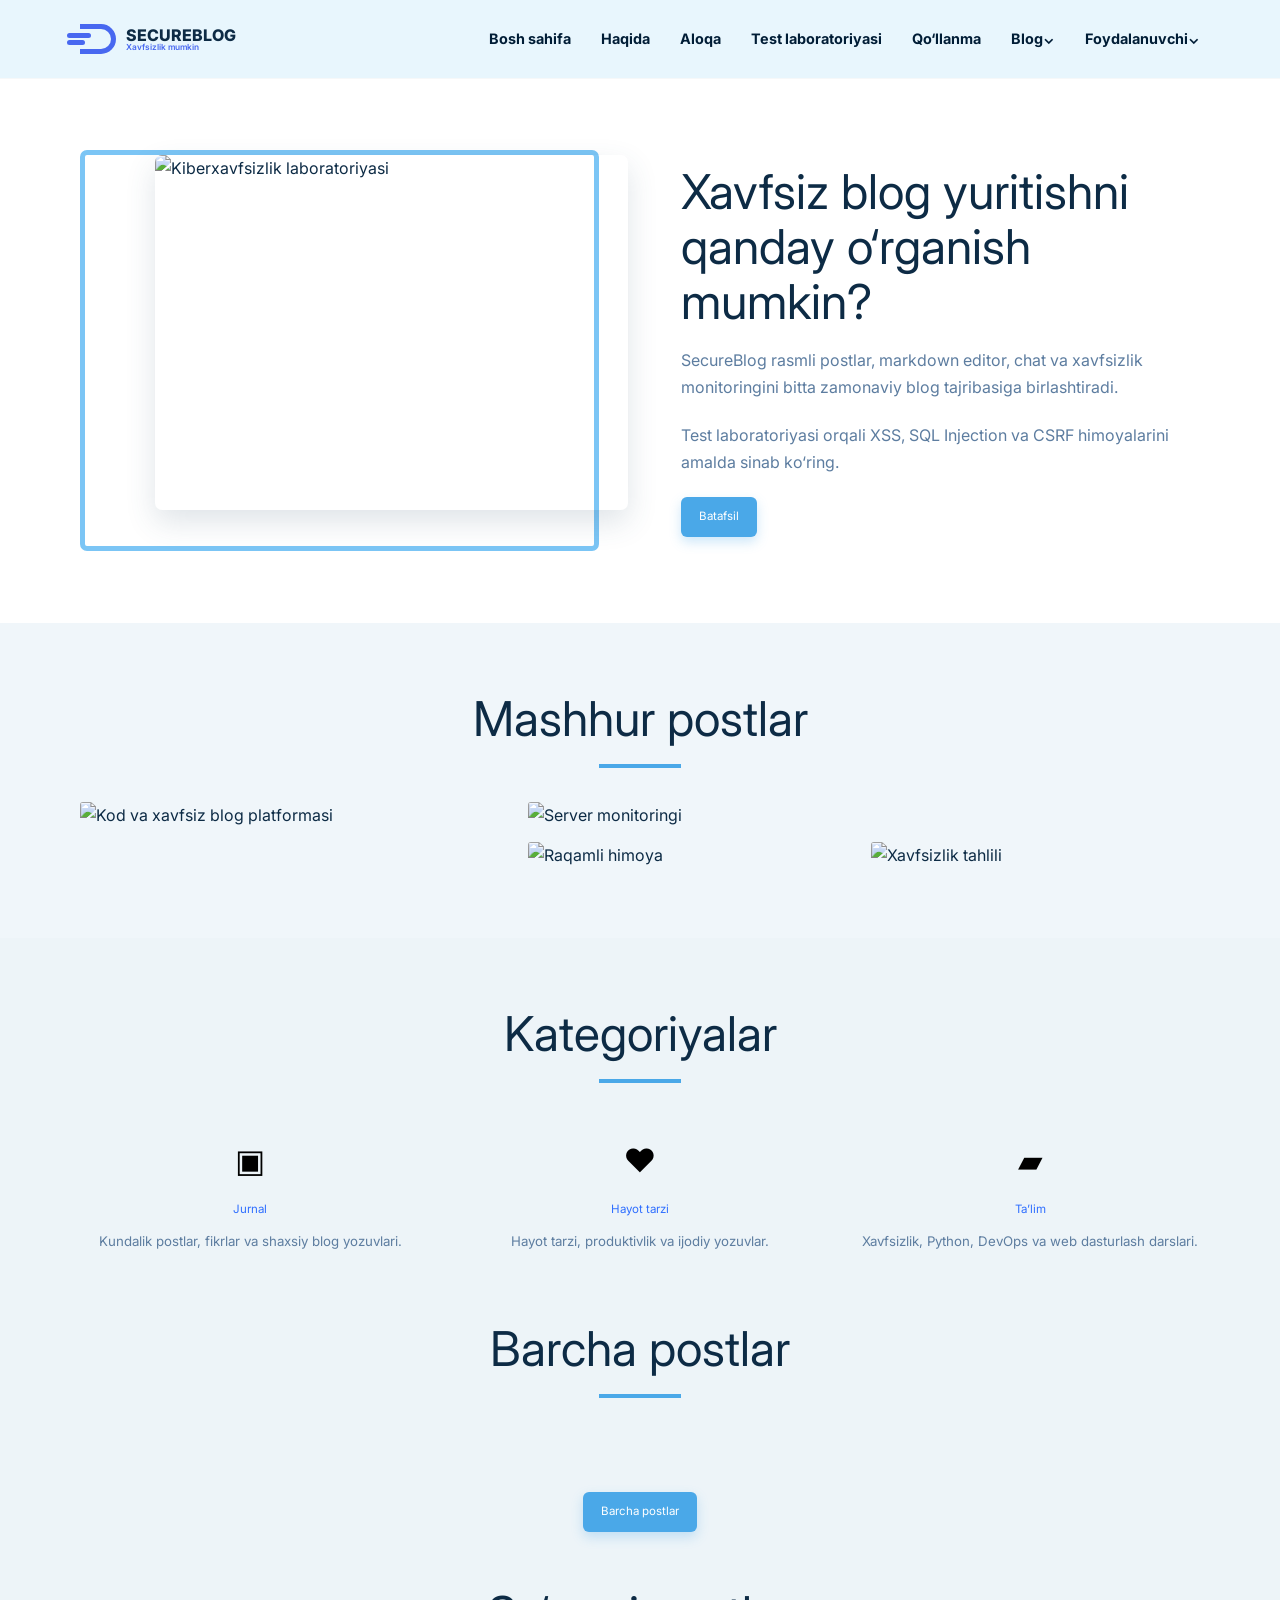
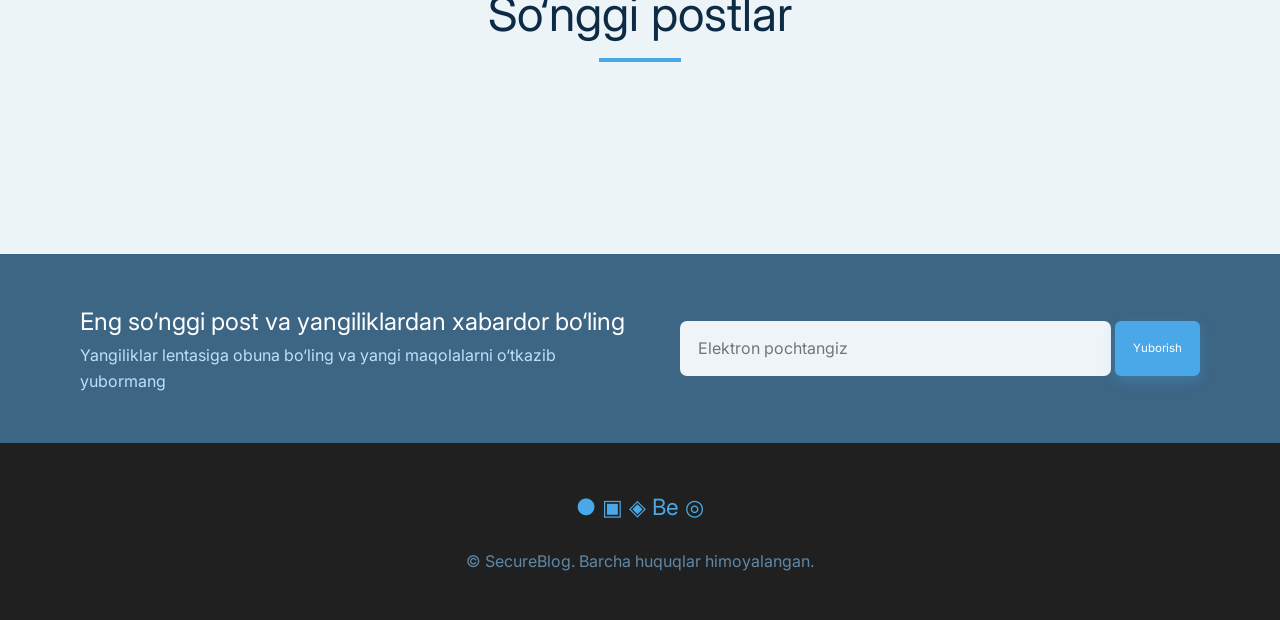
==== commit a51142eb: "######" ====
--- a/security_lab/templates/index.html
+++ b/security_lab/templates/index.html
@@ -5,7 +5,7 @@
   <meta name="viewport" content="width=device-width, initial-scale=1.0">
   <title>SecureBlog - Zamonaviy blog va xavfsizlik test laboratoriyasi</title>
   <link rel="preconnect" href="https://fonts.googleapis.com">
-  <link href="https://fonts.googleapis.com/css2?family=Poppins:wght@300;400;500;600;700&family=Space+Mono:wght@400;700&display=swap" rel="stylesheet">
+  <link href="https://fonts.googleapis.com/css2?family=Inter:wght@400;500;600;700&display=swap" rel="stylesheet">
   <style>
     :root {
       --page: #edf4f8;
@@ -18,8 +18,8 @@
       --line: #dfeaf2;
       --shadow: 0 12px 30px rgba(54, 87, 112, .16);
       --radius: 7px;
-      --mono: "Space Mono", monospace;
-      --sans: "Poppins", sans-serif;
+      --mono: "Inter", Arial, sans-serif;
+      --sans: "Inter", Arial, sans-serif;
     }
 
     * { box-sizing: border-box; margin: 0; padding: 0; }
@@ -30,6 +30,10 @@
       color: var(--ink);
       font-family: var(--sans);
       line-height: 1.65;
+    }
+    body, body * {
+      letter-spacing: normal !important;
+      text-transform: none !important;
     }
     button, input, textarea, select { font: inherit; }
     button { cursor: pointer; }
@@ -636,7 +640,7 @@
       <div class="hero-home">
         <div class="wrap hero-grid">
           <div class="hero-image">
-            <img src="https://images.unsplash.com/photo-1500530855697-b586d89ba3ee?auto=format&fit=crop&w=1100&q=80" alt="Blog manzarasi">
+            <img src="https://images.unsplash.com/photo-1550751827-4bd374c3f58b?auto=format&fit=crop&w=1100&q=80" alt="Kiberxavfsizlik laboratoriyasi">
           </div>
           <div class="hero-copy">
             <h1>Xavfsiz blog yuritishni qanday o‘rganish mumkin?</h1>
@@ -651,12 +655,12 @@
         <div class="wrap">
           <div class="section-title"><h2>Mashhur postlar</h2><div class="title-line"></div></div>
           <div class="popular-mosaic">
-            <img src="https://images.unsplash.com/photo-1500534314209-a25ddb2bd429?auto=format&fit=crop&w=900&q=80" alt="">
+            <img src="https://images.unsplash.com/photo-1516321318423-f06f85e504b3?auto=format&fit=crop&w=900&q=80" alt="Kod va xavfsiz blog platformasi">
             <div class="mosaic-right">
-              <img src="https://images.unsplash.com/photo-1464822759023-fed622ff2c3b?auto=format&fit=crop&w=900&q=80" alt="">
+              <img src="https://images.unsplash.com/photo-1558494949-ef010cbdcc31?auto=format&fit=crop&w=900&q=80" alt="Server monitoringi">
               <div class="mosaic-bottom">
-                <img src="https://images.unsplash.com/photo-1500534314209-a25ddb2bd429?auto=format&fit=crop&w=700&q=80" alt="">
-                <img src="https://images.unsplash.com/photo-1506905925346-21bda4d32df4?auto=format&fit=crop&w=700&q=80" alt="">
+                <img src="https://images.unsplash.com/photo-1518770660439-4636190af475?auto=format&fit=crop&w=700&q=80" alt="Raqamli himoya">
+                <img src="https://images.unsplash.com/photo-1563986768494-4dee2763ff3f?auto=format&fit=crop&w=700&q=80" alt="Xavfsizlik tahlili">
               </div>
             </div>
           </div>
@@ -700,9 +704,9 @@
         <div class="section-title"><h1>Aloqa</h1><div class="title-line"></div></div>
         <div class="contact-grid">
           <div class="contact-info">
-            <h3>▸ Manzil</h3><p>Toshkent, O‘zbekiston</p>
-            <h3>✉ Elektron pochta</h3><p>secureblog@example.com</p>
-            <h3>☏ Telefon</h3><p>+998 90 000 00 00</p>
+            <h3>▸ Manzil</h3><p>Buxoro</p>
+            <h3>✉ Elektron pochta</h3><p>navrozovnozimjon760@gmail.com</p>
+            <h3>☏ Telefon</h3><p>+998 97 899 72 22</p>
           </div>
           <form class="contact-card auth-card" onsubmit="event.preventDefault(); alert('Xabaringiz qabul qilindi');">
             <h2>Biz bilan bog‘laning</h2>
@@ -1178,10 +1182,10 @@
     }
     function fallbackImage(id) {
       const imgs = [
-        'https://images.unsplash.com/photo-1464822759023-fed622ff2c3b?auto=format&fit=crop&w=900&q=80',
-        'https://images.unsplash.com/photo-1500534314209-a25ddb2bd429?auto=format&fit=crop&w=900&q=80',
-        'https://images.unsplash.com/photo-1506905925346-21bda4d32df4?auto=format&fit=crop&w=900&q=80',
-        'https://images.unsplash.com/photo-1500530855697-b586d89ba3ee?auto=format&fit=crop&w=900&q=80'
+        'https://images.unsplash.com/photo-1550751827-4bd374c3f58b?auto=format&fit=crop&w=900&q=80',
+        'https://images.unsplash.com/photo-1516321318423-f06f85e504b3?auto=format&fit=crop&w=900&q=80',
+        'https://images.unsplash.com/photo-1558494949-ef010cbdcc31?auto=format&fit=crop&w=900&q=80',
+        'https://images.unsplash.com/photo-1518770660439-4636190af475?auto=format&fit=crop&w=900&q=80'
       ];
       return imgs[id % imgs.length];
     }
